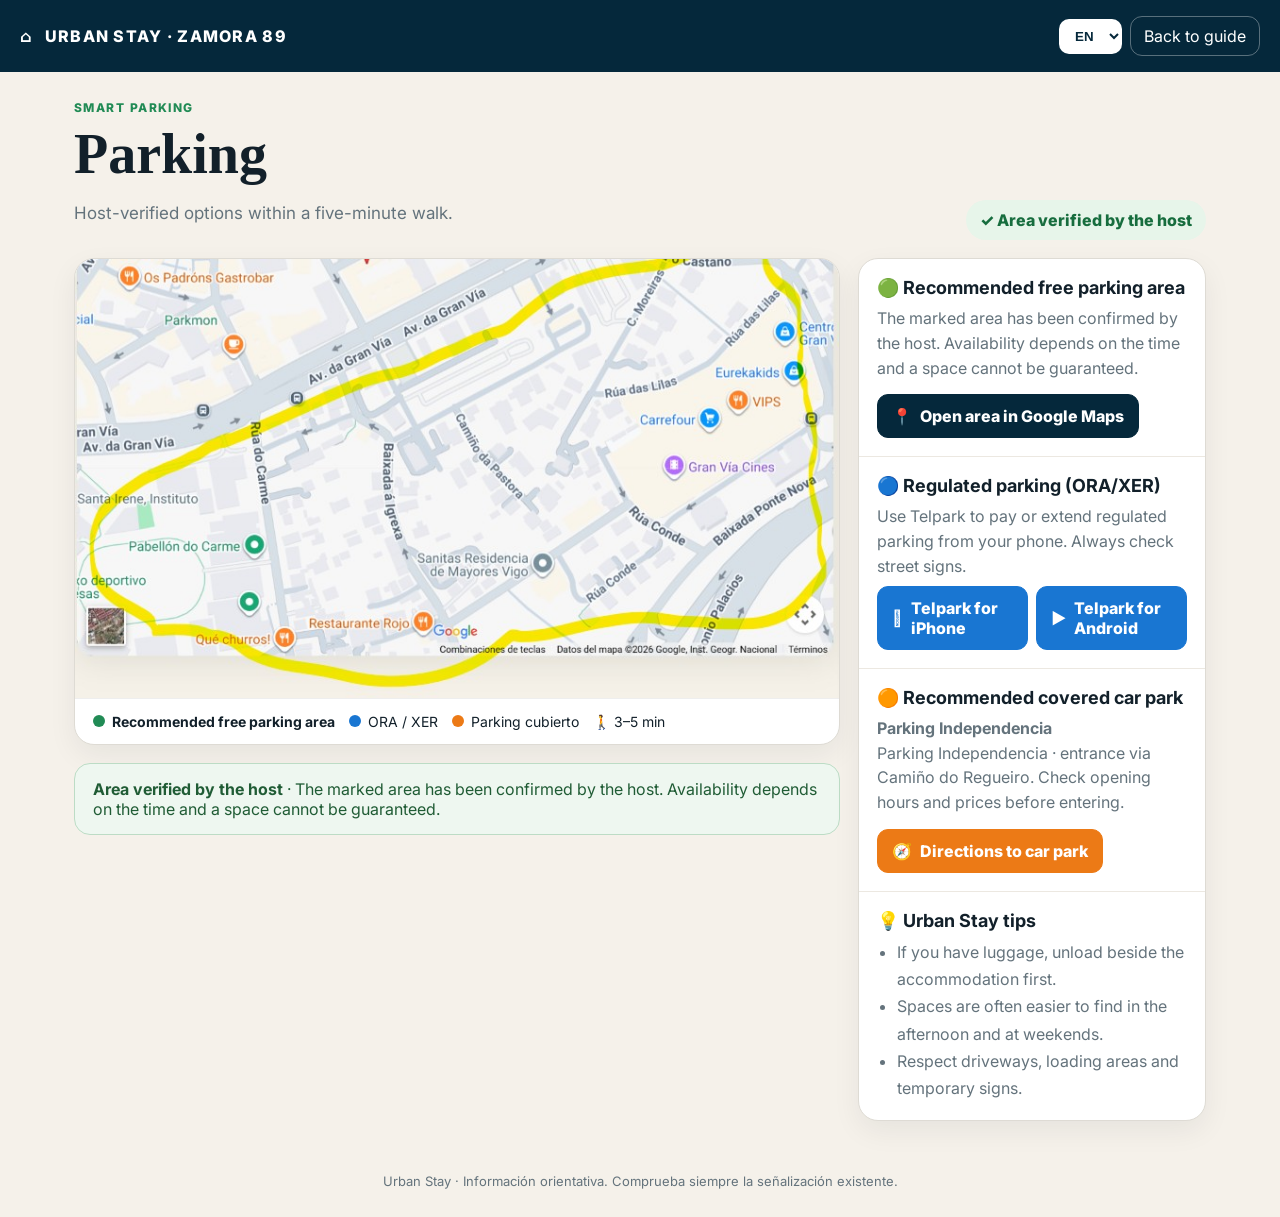
==== parking.html @ e818d765 "Versión Zamora Parking" ====
<!doctype html><html lang="es"><head><meta charset="utf-8"><meta name="viewport" content="width=device-width,initial-scale=1,viewport-fit=cover"><meta name="theme-color" content="#05283b"><title>Zamora 89 · Aparcamiento</title><link rel="preconnect" href="https://fonts.googleapis.com"><link rel="preconnect" href="https://fonts.gstatic.com" crossorigin><link href="https://fonts.googleapis.com/css2?family=Inter:wght@400;600;700;800&display=swap" rel="stylesheet"><link rel="stylesheet" href="parking.css"></head><body><header class="top"><a class="brand" href="index.html">⌂ <span>URBAN STAY · ZAMORA 89</span></a><div style="display:flex;gap:8px;align-items:center"><select id="lang" class="lang" aria-label="Idioma"><option value="es">ES</option><option value="en">EN</option><option value="fr">FR</option><option value="pt">PT</option><option value="de">DE</option><option value="it">IT</option><option value="nl">NL</option></select><a class="back" href="index.html" data-t="back">Volver a la guía</a></div></header><main class="page"><div class="hero"><div><span class="eyebrow">SMART PARKING</span><h1 data-t="title">Aparcamiento</h1><p data-t="subtitle">Opciones verificadas por el anfitrión a menos de cinco minutos andando.</p></div><span class="badge">✓ <span data-t="verified">Zona verificada por el anfitrión</span></span></div><div class="grid"><div><article class="card"><img class="mapimg" src="assets/parking-zone-zamora.jpg" alt="Zona de aparcamiento recomendada alrededor de Calle Zamora 89, Vigo"><div class="legend"><span><i class="dot green"></i><b data-t="free">Zona gratuita recomendada</b></span><span><i class="dot blue"></i>ORA / XER</span><span><i class="dot orange"></i>Parking cubierto</span><span>🚶 3–5 min</span></div></article><div class="notice"><b data-t="verified">Zona verificada por el anfitrión</b> · <span data-t="freep">El área marcada ha sido confirmada por el anfitrión.</span></div></div><aside class="card"><section class="section"><h2>🟢 <span data-t="free">Zona gratuita recomendada</span></h2><p data-t="freep">El área marcada ha sido confirmada por el anfitrión.</p><div class="actions"><a class="btn primary" target="_blank" rel="noopener" href="https://www.google.com/maps/search/?api=1&query=aparcamiento+gratuito+cerca+de+Calle+Zamora+89+Vigo" data-track="parking_free_maps">📍 <span data-t="maps">Abrir zona en Google Maps</span></a></div></section><section class="section"><h2>🔵 <span data-t="ora">Zona ORA (XER)</span></h2><p data-t="orap">Para las plazas reguladas puedes pagar y ampliar el ticket desde el móvil con Telpark.</p><div class="apps"><a class="btn blue" target="_blank" rel="noopener" href="https://apps.apple.com/es/app/telpark/id658204860" data-track="telpark_ios"> <span data-t="ios">Telpark para iPhone</span></a><a class="btn blue" target="_blank" rel="noopener" href="https://play.google.com/store/apps/details?id=com.delaware.empark" data-track="telpark_android">▶ <span data-t="android">Telpark para Android</span></a></div></section><section class="section"><h2>🟠 <span data-t="covered">Parking cubierto recomendado</span></h2><p><b>Parking Independencia</b><br><span data-t="coveredp">Parking Independencia · acceso por Camiño do Regueiro.</span></p><div class="actions"><a class="btn orange" target="_blank" rel="noopener" href="https://www.google.com/maps/dir/?api=1&destination=Parking+Independencia+Camiño+do+Regueiro+Vigo" data-track="parking_independencia_route">🧭 <span data-t="route">Cómo llegar al parking</span></a></div></section><section class="section"><h2>💡 <span data-t="tips">Consejos Urban Stay</span></h2><ul class="tips"><li data-t="t1">Si llegas con equipaje, descarga primero junto al alojamiento.</li><li data-t="t2">Por la tarde y los fines de semana suele ser más fácil encontrar sitio.</li><li data-t="t3">Respeta vados, carga y descarga y señalización temporal.</li></ul></section></aside></div></main><footer class="footer">Urban Stay · Información orientativa. Comprueba siempre la señalización existente.</footer><script src="parking.js"></script><script src="analytics-config.js"></script><script src="analytics.js"></script></body></html>
---- parking.css ----
:root{--navy:#05283b;--navy2:#0a3b55;--gold:#d7a13a;--cream:#f5f1ea;--green:#218b55;--blue:#1976d2;--orange:#ec7a16;--text:#12202a;--muted:#64737c;--white:#fff}*{box-sizing:border-box}body{margin:0;font-family:Inter,system-ui,-apple-system,Segoe UI,sans-serif;background:var(--cream);color:var(--text)}a{text-decoration:none;color:inherit}.top{background:var(--navy);color:#fff;padding:16px 20px;display:flex;align-items:center;justify-content:space-between;gap:12px;position:sticky;top:0;z-index:10}.brand{display:flex;align-items:center;gap:12px;font-weight:800;letter-spacing:.08em}.back{border:1px solid #ffffff55;border-radius:12px;padding:9px 13px}.lang{background:#fff;color:var(--navy);border:0;border-radius:10px;padding:9px 12px;font-weight:700}.page{max-width:1180px;margin:auto;padding:24px}.hero{display:flex;justify-content:space-between;gap:20px;align-items:flex-end;margin-bottom:18px}.eyebrow{color:var(--green);font-weight:800;letter-spacing:.12em;font-size:12px}.hero h1{font-family:Georgia,serif;font-size:clamp(34px,5vw,56px);margin:6px 0}.hero p{color:var(--muted);font-size:17px;max-width:650px}.badge{background:#e7f5ea;color:#176d3e;padding:10px 14px;border-radius:999px;font-weight:800;white-space:nowrap}.grid{display:grid;grid-template-columns:minmax(0,1.65fr) minmax(290px,.75fr);gap:18px}.card{background:#fff;border:1px solid #dedbd4;border-radius:20px;box-shadow:0 10px 28px #12202a10;overflow:hidden}.mapimg{display:block;width:100%;height:auto}.legend{display:flex;flex-wrap:wrap;gap:14px;padding:14px 18px;border-top:1px solid #eee}.legend span{display:flex;align-items:center;gap:7px;font-size:14px}.dot{width:12px;height:12px;border-radius:50%;display:inline-block}.green{background:var(--green)}.blue{background:var(--blue)}.orange{background:var(--orange)}.section{padding:18px}.section+ .section{border-top:1px solid #ece8e1}.section h2{font-size:18px;margin:0 0 8px}.section p{color:var(--muted);line-height:1.55;margin:7px 0}.actions{display:flex;flex-wrap:wrap;gap:10px;margin-top:14px}.btn{display:inline-flex;align-items:center;justify-content:center;gap:8px;padding:11px 14px;border-radius:11px;font-weight:800;border:1px solid #d7d3cb;background:#fff}.btn.primary{background:var(--navy);color:#fff;border-color:var(--navy)}.btn.blue{background:var(--blue);color:#fff;border-color:var(--blue)}.btn.orange{background:var(--orange);color:#fff;border-color:var(--orange)}.tips{margin:0;padding-left:20px;color:var(--muted);line-height:1.7}.apps{display:grid;grid-template-columns:1fr 1fr;gap:8px}.notice{margin-top:18px;background:#eef7f0;border:1px solid #bcdcc5;border-radius:16px;padding:15px 18px;color:#205c35}.footer{text-align:center;color:var(--muted);font-size:13px;padding:28px 16px}.mobile-tabs{display:none}@media(max-width:780px){.top{padding:12px}.brand{font-size:13px}.page{padding:14px}.hero{align-items:flex-start;flex-direction:column}.grid{grid-template-columns:1fr}.mapimg{min-height:270px;object-fit:cover}.apps{grid-template-columns:1fr}.btn{width:100%}.badge{font-size:13px}.mobile-tabs{display:flex;gap:8px;overflow:auto;margin-bottom:12px}.mobile-tabs a{background:#fff;border-radius:999px;padding:9px 12px;white-space:nowrap;border:1px solid #ddd}}
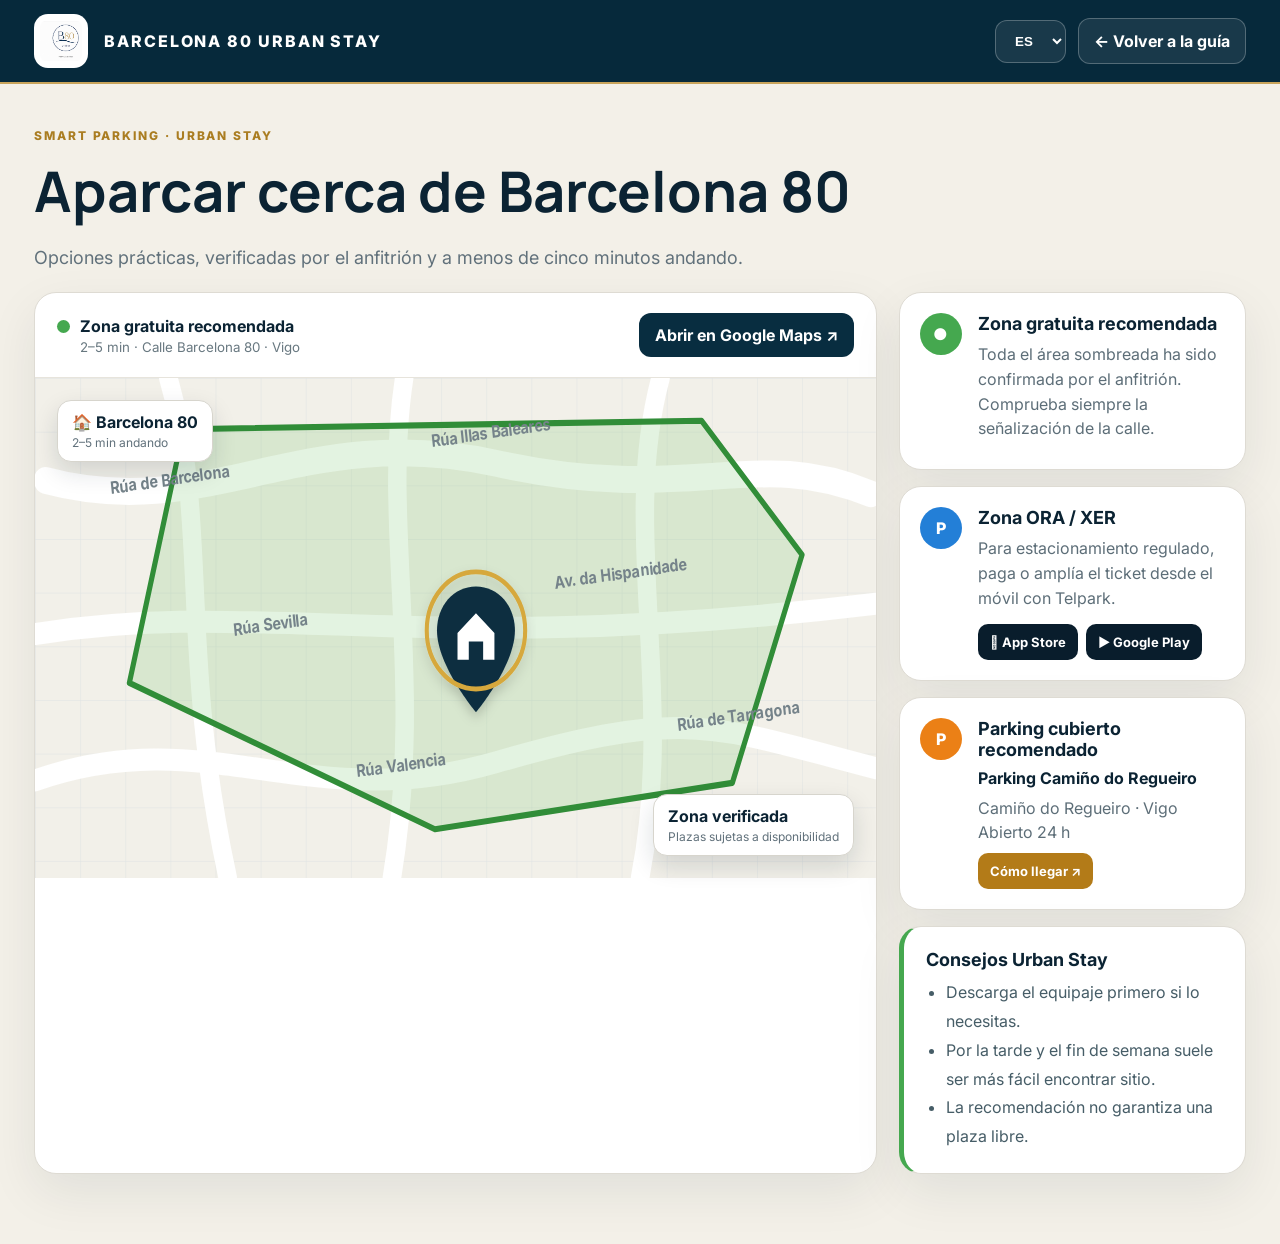
==== commit 6fef256b: "versión parking 2.1" ====
--- a/parking.html
+++ b/parking.html
@@ -1 +1,34 @@
-<!doctype html><html lang="es"><head><meta charset="utf-8"><meta name="viewport" content="width=device-width,initial-scale=1,viewport-fit=cover"><meta name="theme-color" content="#05283b"><title>Zamora 89 · Aparcamiento</title><link rel="preconnect" href="https://fonts.googleapis.com"><link rel="preconnect" href="https://fonts.gstatic.com" crossorigin><link href="https://fonts.googleapis.com/css2?family=Inter:wght@400;600;700;800&display=swap" rel="stylesheet"><link rel="stylesheet" href="parking.css"></head><body><header class="top"><a class="brand" href="index.html">⌂ <span>URBAN STAY · ZAMORA 89</span></a><div style="display:flex;gap:8px;align-items:center"><select id="lang" class="lang" aria-label="Idioma"><option value="es">ES</option><option value="en">EN</option><option value="fr">FR</option><option value="pt">PT</option><option value="de">DE</option><option value="it">IT</option><option value="nl">NL</option></select><a class="back" href="index.html" data-t="back">Volver a la guía</a></div></header><main class="page"><div class="hero"><div><span class="eyebrow">SMART PARKING</span><h1 data-t="title">Aparcamiento</h1><p data-t="subtitle">Opciones verificadas por el anfitrión a menos de cinco minutos andando.</p></div><span class="badge">✓ <span data-t="verified">Zona verificada por el anfitrión</span></span></div><div class="grid"><div><article class="card"><img class="mapimg" src="assets/parking-zone-zamora.jpg" alt="Zona de aparcamiento recomendada alrededor de Calle Zamora 89, Vigo"><div class="legend"><span><i class="dot green"></i><b data-t="free">Zona gratuita recomendada</b></span><span><i class="dot blue"></i>ORA / XER</span><span><i class="dot orange"></i>Parking cubierto</span><span>🚶 3–5 min</span></div></article><div class="notice"><b data-t="verified">Zona verificada por el anfitrión</b> · <span data-t="freep">El área marcada ha sido confirmada por el anfitrión.</span></div></div><aside class="card"><section class="section"><h2>🟢 <span data-t="free">Zona gratuita recomendada</span></h2><p data-t="freep">El área marcada ha sido confirmada por el anfitrión.</p><div class="actions"><a class="btn primary" target="_blank" rel="noopener" href="https://www.google.com/maps/search/?api=1&query=aparcamiento+gratuito+cerca+de+Calle+Zamora+89+Vigo" data-track="parking_free_maps">📍 <span data-t="maps">Abrir zona en Google Maps</span></a></div></section><section class="section"><h2>🔵 <span data-t="ora">Zona ORA (XER)</span></h2><p data-t="orap">Para las plazas reguladas puedes pagar y ampliar el ticket desde el móvil con Telpark.</p><div class="apps"><a class="btn blue" target="_blank" rel="noopener" href="https://apps.apple.com/es/app/telpark/id658204860" data-track="telpark_ios"> <span data-t="ios">Telpark para iPhone</span></a><a class="btn blue" target="_blank" rel="noopener" href="https://play.google.com/store/apps/details?id=com.delaware.empark" data-track="telpark_android">▶ <span data-t="android">Telpark para Android</span></a></div></section><section class="section"><h2>🟠 <span data-t="covered">Parking cubierto recomendado</span></h2><p><b>Parking Independencia</b><br><span data-t="coveredp">Parking Independencia · acceso por Camiño do Regueiro.</span></p><div class="actions"><a class="btn orange" target="_blank" rel="noopener" href="https://www.google.com/maps/dir/?api=1&destination=Parking+Independencia+Camiño+do+Regueiro+Vigo" data-track="parking_independencia_route">🧭 <span data-t="route">Cómo llegar al parking</span></a></div></section><section class="section"><h2>💡 <span data-t="tips">Consejos Urban Stay</span></h2><ul class="tips"><li data-t="t1">Si llegas con equipaje, descarga primero junto al alojamiento.</li><li data-t="t2">Por la tarde y los fines de semana suele ser más fácil encontrar sitio.</li><li data-t="t3">Respeta vados, carga y descarga y señalización temporal.</li></ul></section></aside></div></main><footer class="footer">Urban Stay · Información orientativa. Comprueba siempre la señalización existente.</footer><script src="parking.js"></script><script src="analytics-config.js"></script><script src="analytics.js"></script></body></html>+<!doctype html>
+<html lang="es"><head><meta charset="utf-8"><meta name="viewport" content="width=device-width,initial-scale=1,viewport-fit=cover">
+<meta name="theme-color" content="#08293b"><title>Aparcamiento · Barcelona 80</title>
+<link rel="preconnect" href="https://fonts.googleapis.com"><link rel="preconnect" href="https://fonts.gstatic.com" crossorigin>
+<link href="https://fonts.googleapis.com/css2?family=Inter:wght@400;500;600;700;800&family=Manrope:wght@600;700;800&display=swap" rel="stylesheet">
+<link rel="stylesheet" href="parking.css?v=2.0"></head><body style="--accent:#c8a45b">
+<header class="park-top"><a class="brand" href="index.html"><img src="assets/logo-b80-mark.png" alt=""><span>BARCELONA 80 URBAN STAY</span></a><div class="top-right"><select id="lang" aria-label="Idioma"><option value="es">ES</option><option value="en">EN</option><option value="fr">FR</option><option value="de">DE</option><option value="it">IT</option><option value="pt">PT</option><option value="nl">NL</option></select><a class="ghost" href="index.html">← <span data-t="back">Volver a la guía</span></a></div></header>
+<main class="parking-shell">
+<section class="intro"><span class="eyebrow">SMART PARKING · URBAN STAY</span><h1 data-t="title">Aparcar cerca de Barcelona 80</h1><p data-t="lead">Opciones prácticas, verificadas por el anfitrión y a menos de cinco minutos andando.</p></section>
+<section class="parking-grid">
+<article class="map-card">
+<div class="map-head"><div><span class="dot green"></span><strong data-t="free">Zona gratuita recomendada</strong><small>2–5 min · Calle Barcelona 80 · Vigo</small></div><a href="https://www.google.com/maps/search/?api=1&query=aparcamiento+gratuito+cerca+de+Calle+Barcelona+80+Vigo" target="_blank" rel="noopener" data-t="openMap">Abrir en Google Maps ↗</a></div>
+<div class="urban-map" role="img" aria-label="Plano esquemático de la zona gratuita de Barcelona 80">
+<svg viewBox="0 0 820 410" preserveAspectRatio="none" aria-hidden="true">
+<defs><pattern id="grid" width="44" height="44" patternUnits="userSpaceOnUse"><path d="M44 0H0V44" fill="none" stroke="#d8dee1" stroke-width="1"/></pattern><filter id="shadow"><feDropShadow dx="0" dy="5" stdDeviation="5" flood-opacity=".18"/></filter></defs>
+<rect width="820" height="410" fill="#f2f0e9"/><rect width="820" height="410" fill="url(#grid)" opacity=".75"/>
+<g class="roads"><path d="M10 84 C170 120 260 35 450 70 S700 55 815 95"/><path d="M0 330 C170 280 265 360 450 315 S660 285 820 320"/><path d="M130 0 C170 115 140 225 188 410"/><path d="M360 0 C338 120 380 248 348 410"/><path d="M610 0 C570 125 625 260 590 410"/><path d="M0 210 C220 180 380 230 820 185"/></g>
+<polygon points="145,42 650,35 748,145 680,332 390,370 92,250" fill="#58b84f" fill-opacity=".17" stroke="#318d38" stroke-width="5" stroke-linejoin="round"/>
+<g class="labels"><text x="90" y="55">Rúa de Barcelona</text><text x="195" y="185">Rúa Sevilla</text><text x="300" y="315">Rúa Valencia</text><text x="405" y="55">Rúa Illas Baleares</text><text x="510" y="185">Av. da Hispanidade</text><text x="615" y="315">Rúa de Tarragona</text></g>
+<g transform="translate(430 205)" filter="url(#shadow)"><path d="M0-34C-22-34-38-18-38 2c0 29 38 67 38 67S38 31 38 2C38-18 22-34 0-34Z" fill="#0b2d40"/><path d="M-18 4 0-12 18 4v22H7V11H-7v15h-11Z" fill="#fff"/><circle cx="0" cy="2" r="48" fill="none" stroke="#d6a83c" stroke-width="4"/></g>
+</svg>
+<div class="map-badge"><b>🏠 Barcelona 80</b><span>2–5 min andando</span></div><div class="zone-badge"><b data-t="verified">Zona verificada</b><span data-t="availability">Plazas sujetas a disponibilidad</span></div>
+</div></article>
+<aside class="parking-side">
+<article class="option-card free"><div class="icon">●</div><div><h2 data-t="free">Zona gratuita recomendada</h2><p data-t="freeText">Toda el área sombreada ha sido confirmada por el anfitrión. Comprueba siempre la señalización de la calle.</p></div></article>
+<article class="option-card ora"><div class="icon">P</div><div><h2>Zona ORA / XER</h2><p data-t="oraText">Para estacionamiento regulado, paga o amplía el ticket desde el móvil con Telpark.</p><div class="app-links"><a href="https://apps.apple.com/es/app/telpark/id658204860" target="_blank" rel="noopener"> App Store</a><a href="https://play.google.com/store/apps/details?id=com.delaware.empark&hl=es" target="_blank" rel="noopener">▶ Google Play</a></div></div></article>
+<article class="option-card paid"><div class="icon">P</div><div><h2 data-t="covered">Parking cubierto recomendado</h2><strong>Parking Camiño do Regueiro</strong><p>Camiño do Regueiro · Vigo<br><span data-t="open24">Abierto 24 h</span></p><a class="primary" href="https://www.google.com/maps/search/?api=1&query=Parking+Cami%C3%B1o+do+Regueiro+Vigo" target="_blank" rel="noopener" data-t="route">Cómo llegar ↗</a></div></article>
+<article class="tips"><h2 data-t="tips">Consejos Urban Stay</h2><ul><li data-t="tip1">Descarga el equipaje primero si lo necesitas.</li><li data-t="tip2">Por la tarde y el fin de semana suele ser más fácil encontrar sitio.</li><li data-t="tip3">La recomendación no garantiza una plaza libre.</li></ul></article>
+</aside></section>
+</main>
+<script>
+const T={es:{back:'Volver a la guía',title:'Aparcar cerca de Barcelona 80',lead:'Opciones prácticas, verificadas por el anfitrión y a menos de cinco minutos andando.',free:'Zona gratuita recomendada',openMap:'Abrir en Google Maps ↗',verified:'Zona verificada',availability:'Plazas sujetas a disponibilidad',freeText:'Toda el área sombreada ha sido confirmada por el anfitrión. Comprueba siempre la señalización de la calle.',oraText:'Para estacionamiento regulado, paga o amplía el ticket desde el móvil con Telpark.',covered:'Parking cubierto recomendado',open24:'Abierto 24 h',route:'Cómo llegar ↗',tips:'Consejos Urban Stay',tip1:'Descarga el equipaje primero si lo necesitas.',tip2:'Por la tarde y el fin de semana suele ser más fácil encontrar sitio.',tip3:'La recomendación no garantiza una plaza libre.'},en:{back:'Back to the guide',title:'Parking near Barcelona 80',lead:'Practical options verified by the host and within a five-minute walk.',free:'Recommended free parking',openMap:'Open in Google Maps ↗',verified:'Verified area',availability:'Spaces subject to availability',freeText:'The shaded area has been confirmed by the host. Always check the street signs.',oraText:'For regulated parking, pay or extend your ticket from your phone with Telpark.',covered:'Recommended covered parking',open24:'Open 24 hours',route:'Get directions ↗',tips:'Urban Stay tips',tip1:'Unload your luggage first if needed.',tip2:'Afternoons and weekends are often easier.',tip3:'A free space cannot be guaranteed.'}};
+const lang=document.getElementById('lang'); lang.addEventListener('change',()=>{const d=T[lang.value]||T.es;document.querySelectorAll('[data-t]').forEach(e=>{if(d[e.dataset.t])e.textContent=d[e.dataset.t]})});
+</script></body></html>
--- a/parking.css
+++ b/parking.css
@@ -1,2 +1 @@
-
-:root{--navy:#05283b;--navy2:#0a3b55;--gold:#d7a13a;--cream:#f5f1ea;--green:#218b55;--blue:#1976d2;--orange:#ec7a16;--text:#12202a;--muted:#64737c;--white:#fff}*{box-sizing:border-box}body{margin:0;font-family:Inter,system-ui,-apple-system,Segoe UI,sans-serif;background:var(--cream);color:var(--text)}a{text-decoration:none;color:inherit}.top{background:var(--navy);color:#fff;padding:16px 20px;display:flex;align-items:center;justify-content:space-between;gap:12px;position:sticky;top:0;z-index:10}.brand{display:flex;align-items:center;gap:12px;font-weight:800;letter-spacing:.08em}.back{border:1px solid #ffffff55;border-radius:12px;padding:9px 13px}.lang{background:#fff;color:var(--navy);border:0;border-radius:10px;padding:9px 12px;font-weight:700}.page{max-width:1180px;margin:auto;padding:24px}.hero{display:flex;justify-content:space-between;gap:20px;align-items:flex-end;margin-bottom:18px}.eyebrow{color:var(--green);font-weight:800;letter-spacing:.12em;font-size:12px}.hero h1{font-family:Georgia,serif;font-size:clamp(34px,5vw,56px);margin:6px 0}.hero p{color:var(--muted);font-size:17px;max-width:650px}.badge{background:#e7f5ea;color:#176d3e;padding:10px 14px;border-radius:999px;font-weight:800;white-space:nowrap}.grid{display:grid;grid-template-columns:minmax(0,1.65fr) minmax(290px,.75fr);gap:18px}.card{background:#fff;border:1px solid #dedbd4;border-radius:20px;box-shadow:0 10px 28px #12202a10;overflow:hidden}.mapimg{display:block;width:100%;height:auto}.legend{display:flex;flex-wrap:wrap;gap:14px;padding:14px 18px;border-top:1px solid #eee}.legend span{display:flex;align-items:center;gap:7px;font-size:14px}.dot{width:12px;height:12px;border-radius:50%;display:inline-block}.green{background:var(--green)}.blue{background:var(--blue)}.orange{background:var(--orange)}.section{padding:18px}.section+ .section{border-top:1px solid #ece8e1}.section h2{font-size:18px;margin:0 0 8px}.section p{color:var(--muted);line-height:1.55;margin:7px 0}.actions{display:flex;flex-wrap:wrap;gap:10px;margin-top:14px}.btn{display:inline-flex;align-items:center;justify-content:center;gap:8px;padding:11px 14px;border-radius:11px;font-weight:800;border:1px solid #d7d3cb;background:#fff}.btn.primary{background:var(--navy);color:#fff;border-color:var(--navy)}.btn.blue{background:var(--blue);color:#fff;border-color:var(--blue)}.btn.orange{background:var(--orange);color:#fff;border-color:var(--orange)}.tips{margin:0;padding-left:20px;color:var(--muted);line-height:1.7}.apps{display:grid;grid-template-columns:1fr 1fr;gap:8px}.notice{margin-top:18px;background:#eef7f0;border:1px solid #bcdcc5;border-radius:16px;padding:15px 18px;color:#205c35}.footer{text-align:center;color:var(--muted);font-size:13px;padding:28px 16px}.mobile-tabs{display:none}@media(max-width:780px){.top{padding:12px}.brand{font-size:13px}.page{padding:14px}.hero{align-items:flex-start;flex-direction:column}.grid{grid-template-columns:1fr}.mapimg{min-height:270px;object-fit:cover}.apps{grid-template-columns:1fr}.btn{width:100%}.badge{font-size:13px}.mobile-tabs{display:flex;gap:8px;overflow:auto;margin-bottom:12px}.mobile-tabs a{background:#fff;border-radius:999px;padding:9px 12px;white-space:nowrap;border:1px solid #ddd}}
+*{box-sizing:border-box}html{scroll-behavior:smooth}body{margin:0;background:#f3f0e8;color:#0b2333;font-family:Inter,Arial,sans-serif}.park-top{height:84px;background:#06293b;color:#fff;display:flex;align-items:center;justify-content:space-between;padding:0 34px;border-bottom:2px solid var(--accent);position:sticky;top:0;z-index:10}.brand{display:flex;align-items:center;gap:16px;color:#fff;text-decoration:none;font-weight:800;letter-spacing:.12em}.brand img{width:54px;height:54px;object-fit:contain;background:#fff;border-radius:14px;padding:6px}.top-right{display:flex;gap:12px;align-items:center}.top-right select,.ghost{border:1px solid rgba(255,255,255,.25);background:rgba(255,255,255,.08);color:#fff;border-radius:12px;padding:12px 15px;text-decoration:none;font-weight:700}.top-right option{color:#111}.parking-shell{max-width:1460px;margin:auto;padding:40px 34px 70px}.intro{margin-bottom:24px}.eyebrow{color:#aa7d21;font-weight:800;letter-spacing:.16em;font-size:12px}.intro h1{font-family:Manrope,sans-serif;font-size:clamp(32px,5vw,56px);margin:8px 0}.intro p{font-size:18px;color:#61717b}.parking-grid{display:grid;grid-template-columns:minmax(0,1.7fr) minmax(330px,.7fr);gap:22px}.map-card,.option-card,.tips{background:#fff;border:1px solid #dedbd3;border-radius:22px;box-shadow:0 18px 50px rgba(18,39,51,.08);overflow:hidden}.map-head{padding:20px 22px;display:flex;align-items:center;justify-content:space-between;gap:20px}.map-head>div{display:grid;grid-template-columns:auto 1fr;column-gap:10px}.map-head small{grid-column:2;color:#687880;margin-top:3px}.map-head a{background:#082d40;color:white;text-decoration:none;padding:12px 16px;border-radius:12px;font-weight:700}.dot{width:13px;height:13px;border-radius:50%;margin-top:4px}.green{background:#45a84f}.urban-map{position:relative;min-height:500px;border-top:1px solid #e7e4dc}.urban-map svg{display:block;width:100%;height:500px}.roads path{fill:none;stroke:#fff;stroke-width:22;stroke-linecap:round}.roads path+path{stroke-width:18}.labels text{fill:#75838a;font-size:14px;font-weight:700;transform:rotate(-7deg);transform-origin:center}.map-badge,.zone-badge{position:absolute;background:#fff;border:1px solid #d7d5cd;border-radius:14px;padding:11px 14px;box-shadow:0 10px 25px rgba(12,38,52,.14);display:flex;flex-direction:column}.map-badge{left:22px;top:22px}.zone-badge{right:22px;bottom:22px}.map-badge span,.zone-badge span{font-size:12px;color:#61717b;margin-top:3px}.parking-side{display:flex;flex-direction:column;gap:16px}.option-card{padding:20px;display:grid;grid-template-columns:44px 1fr;gap:14px}.option-card h2,.tips h2{font-size:18px;margin:0 0 8px}.option-card p{margin:8px 0;color:#5d6e78;line-height:1.55}.icon{width:42px;height:42px;border-radius:50%;display:grid;place-items:center;color:#fff;font-weight:800}.free .icon{background:#45a84f}.ora .icon{background:#237fd7}.paid .icon{background:#eb8016}.app-links{display:flex;flex-wrap:wrap;gap:8px;margin-top:13px}.app-links a,.primary{display:inline-flex;background:#091d2c;color:#fff;text-decoration:none;padding:10px 12px;border-radius:10px;font-size:13px;font-weight:700}.primary{background:#b37b18}.tips{padding:22px;border-left:5px solid #45a84f}.tips ul{margin:0;padding-left:20px;color:#465d67;line-height:1.8}@media(max-width:900px){.park-top{padding:0 16px}.brand span{display:none}.parking-shell{padding:24px 14px 50px}.parking-grid{grid-template-columns:1fr}.map-head{align-items:flex-start;flex-direction:column}.urban-map,.urban-map svg{height:420px;min-height:420px}.top-right .ghost span{display:none}}@media(max-width:560px){.park-top{height:72px}.brand img{width:46px;height:46px}.top-right select,.ghost{padding:10px}.intro p{font-size:16px}.urban-map,.urban-map svg{height:340px;min-height:340px}.map-badge{left:12px;top:12px}.zone-badge{right:12px;bottom:12px;max-width:180px}.option-card{grid-template-columns:38px 1fr;padding:17px}.icon{width:36px;height:36px}.app-links{flex-direction:column}.app-links a{justify-content:center}}
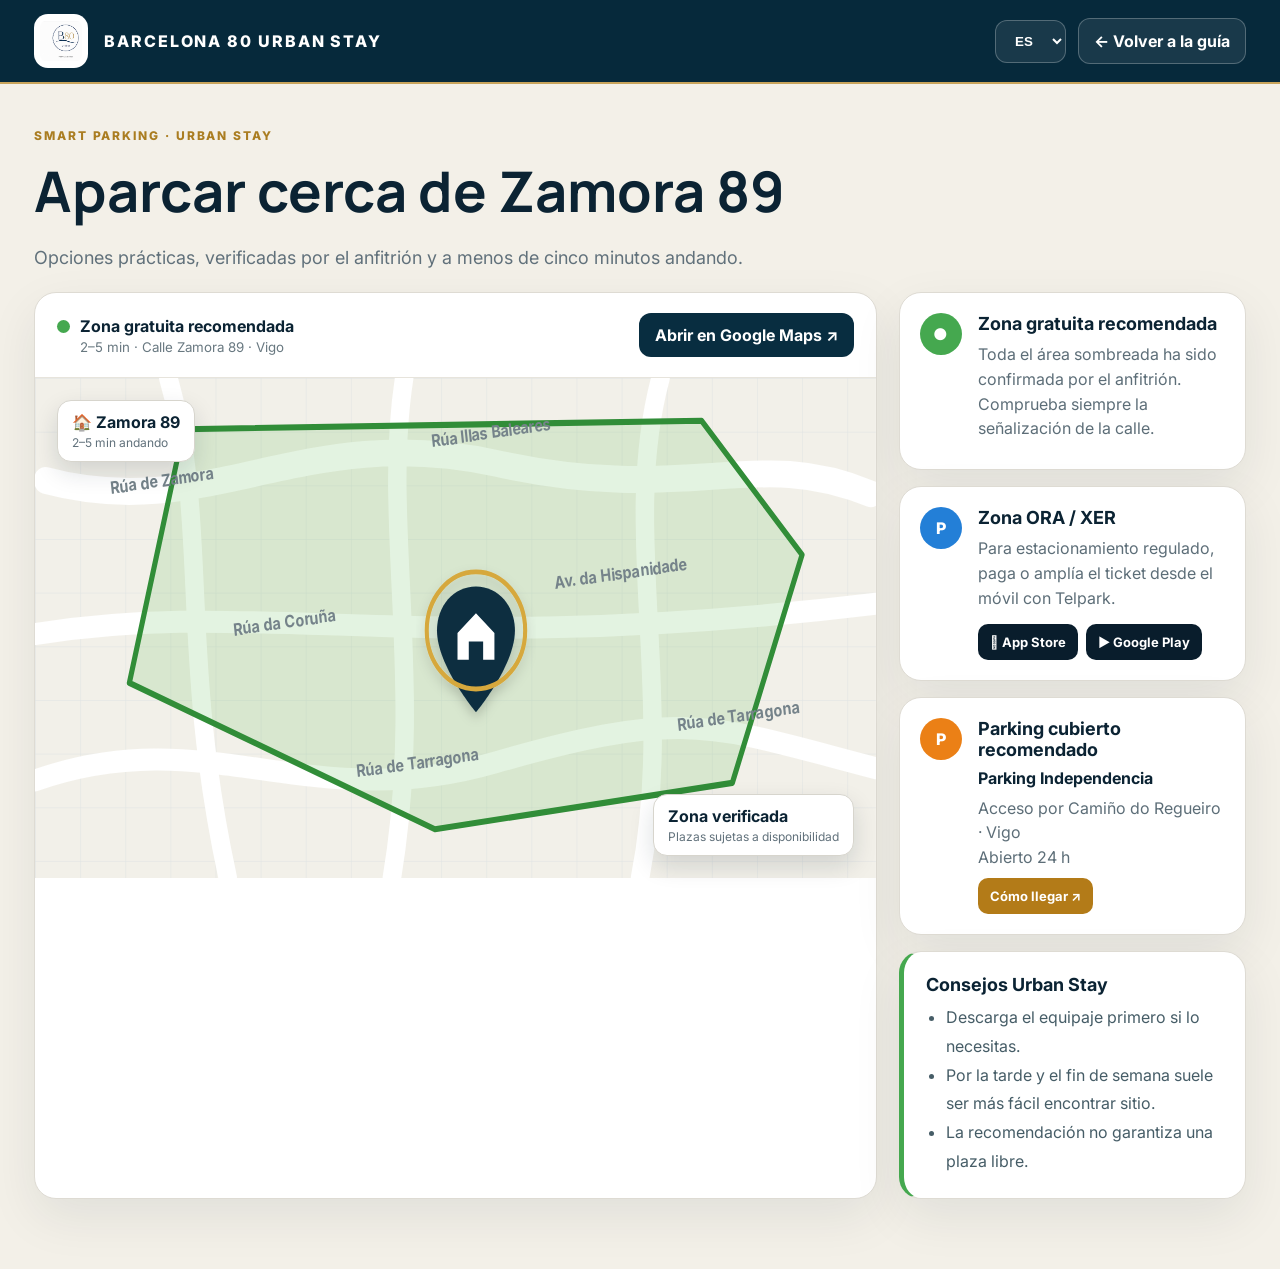
==== commit c3887404: "Actualización Zamora Parking 2.0" ====
--- a/parking.html
+++ b/parking.html
@@ -1,34 +1,34 @@
 <!doctype html>
 <html lang="es"><head><meta charset="utf-8"><meta name="viewport" content="width=device-width,initial-scale=1,viewport-fit=cover">
-<meta name="theme-color" content="#08293b"><title>Aparcamiento · Barcelona 80</title>
+<meta name="theme-color" content="#08293b"><title>Aparcamiento · Zamora 89</title>
 <link rel="preconnect" href="https://fonts.googleapis.com"><link rel="preconnect" href="https://fonts.gstatic.com" crossorigin>
 <link href="https://fonts.googleapis.com/css2?family=Inter:wght@400;500;600;700;800&family=Manrope:wght@600;700;800&display=swap" rel="stylesheet">
 <link rel="stylesheet" href="parking.css?v=2.0"></head><body style="--accent:#c8a45b">
 <header class="park-top"><a class="brand" href="index.html"><img src="assets/logo-b80-mark.png" alt=""><span>BARCELONA 80 URBAN STAY</span></a><div class="top-right"><select id="lang" aria-label="Idioma"><option value="es">ES</option><option value="en">EN</option><option value="fr">FR</option><option value="de">DE</option><option value="it">IT</option><option value="pt">PT</option><option value="nl">NL</option></select><a class="ghost" href="index.html">← <span data-t="back">Volver a la guía</span></a></div></header>
 <main class="parking-shell">
-<section class="intro"><span class="eyebrow">SMART PARKING · URBAN STAY</span><h1 data-t="title">Aparcar cerca de Barcelona 80</h1><p data-t="lead">Opciones prácticas, verificadas por el anfitrión y a menos de cinco minutos andando.</p></section>
+<section class="intro"><span class="eyebrow">SMART PARKING · URBAN STAY</span><h1 data-t="title">Aparcar cerca de Zamora 89</h1><p data-t="lead">Opciones prácticas, verificadas por el anfitrión y a menos de cinco minutos andando.</p></section>
 <section class="parking-grid">
 <article class="map-card">
-<div class="map-head"><div><span class="dot green"></span><strong data-t="free">Zona gratuita recomendada</strong><small>2–5 min · Calle Barcelona 80 · Vigo</small></div><a href="https://www.google.com/maps/search/?api=1&query=aparcamiento+gratuito+cerca+de+Calle+Barcelona+80+Vigo" target="_blank" rel="noopener" data-t="openMap">Abrir en Google Maps ↗</a></div>
-<div class="urban-map" role="img" aria-label="Plano esquemático de la zona gratuita de Barcelona 80">
+<div class="map-head"><div><span class="dot green"></span><strong data-t="free">Zona gratuita recomendada</strong><small>2–5 min · Calle Zamora 89 · Vigo</small></div><a href="https://www.google.com/maps/search/?api=1&query=aparcamiento+gratuito+cerca+de+Calle+Barcelona+80+Vigo" target="_blank" rel="noopener" data-t="openMap">Abrir en Google Maps ↗</a></div>
+<div class="urban-map" role="img" aria-label="Plano esquemático de la zona gratuita de Zamora 89">
 <svg viewBox="0 0 820 410" preserveAspectRatio="none" aria-hidden="true">
 <defs><pattern id="grid" width="44" height="44" patternUnits="userSpaceOnUse"><path d="M44 0H0V44" fill="none" stroke="#d8dee1" stroke-width="1"/></pattern><filter id="shadow"><feDropShadow dx="0" dy="5" stdDeviation="5" flood-opacity=".18"/></filter></defs>
 <rect width="820" height="410" fill="#f2f0e9"/><rect width="820" height="410" fill="url(#grid)" opacity=".75"/>
 <g class="roads"><path d="M10 84 C170 120 260 35 450 70 S700 55 815 95"/><path d="M0 330 C170 280 265 360 450 315 S660 285 820 320"/><path d="M130 0 C170 115 140 225 188 410"/><path d="M360 0 C338 120 380 248 348 410"/><path d="M610 0 C570 125 625 260 590 410"/><path d="M0 210 C220 180 380 230 820 185"/></g>
 <polygon points="145,42 650,35 748,145 680,332 390,370 92,250" fill="#58b84f" fill-opacity=".17" stroke="#318d38" stroke-width="5" stroke-linejoin="round"/>
-<g class="labels"><text x="90" y="55">Rúa de Barcelona</text><text x="195" y="185">Rúa Sevilla</text><text x="300" y="315">Rúa Valencia</text><text x="405" y="55">Rúa Illas Baleares</text><text x="510" y="185">Av. da Hispanidade</text><text x="615" y="315">Rúa de Tarragona</text></g>
+<g class="labels"><text x="90" y="55">Rúa de Zamora</text><text x="195" y="185">Rúa da Coruña</text><text x="300" y="315">Rúa de Tarragona</text><text x="405" y="55">Rúa Illas Baleares</text><text x="510" y="185">Av. da Hispanidade</text><text x="615" y="315">Rúa de Tarragona</text></g>
 <g transform="translate(430 205)" filter="url(#shadow)"><path d="M0-34C-22-34-38-18-38 2c0 29 38 67 38 67S38 31 38 2C38-18 22-34 0-34Z" fill="#0b2d40"/><path d="M-18 4 0-12 18 4v22H7V11H-7v15h-11Z" fill="#fff"/><circle cx="0" cy="2" r="48" fill="none" stroke="#d6a83c" stroke-width="4"/></g>
 </svg>
-<div class="map-badge"><b>🏠 Barcelona 80</b><span>2–5 min andando</span></div><div class="zone-badge"><b data-t="verified">Zona verificada</b><span data-t="availability">Plazas sujetas a disponibilidad</span></div>
+<div class="map-badge"><b>🏠 Zamora 89</b><span>2–5 min andando</span></div><div class="zone-badge"><b data-t="verified">Zona verificada</b><span data-t="availability">Plazas sujetas a disponibilidad</span></div>
 </div></article>
 <aside class="parking-side">
 <article class="option-card free"><div class="icon">●</div><div><h2 data-t="free">Zona gratuita recomendada</h2><p data-t="freeText">Toda el área sombreada ha sido confirmada por el anfitrión. Comprueba siempre la señalización de la calle.</p></div></article>
 <article class="option-card ora"><div class="icon">P</div><div><h2>Zona ORA / XER</h2><p data-t="oraText">Para estacionamiento regulado, paga o amplía el ticket desde el móvil con Telpark.</p><div class="app-links"><a href="https://apps.apple.com/es/app/telpark/id658204860" target="_blank" rel="noopener"> App Store</a><a href="https://play.google.com/store/apps/details?id=com.delaware.empark&hl=es" target="_blank" rel="noopener">▶ Google Play</a></div></div></article>
-<article class="option-card paid"><div class="icon">P</div><div><h2 data-t="covered">Parking cubierto recomendado</h2><strong>Parking Camiño do Regueiro</strong><p>Camiño do Regueiro · Vigo<br><span data-t="open24">Abierto 24 h</span></p><a class="primary" href="https://www.google.com/maps/search/?api=1&query=Parking+Cami%C3%B1o+do+Regueiro+Vigo" target="_blank" rel="noopener" data-t="route">Cómo llegar ↗</a></div></article>
+<article class="option-card paid"><div class="icon">P</div><div><h2 data-t="covered">Parking cubierto recomendado</h2><strong>Parking Independencia</strong><p>Acceso por Camiño do Regueiro · Vigo<br><span data-t="open24">Abierto 24 h</span></p><a class="primary" href="https://www.google.com/maps/search/?api=1&query=Parking+Independencia+Cami%C3%B1o+do+Regueiro+Vigo" target="_blank" rel="noopener" data-t="route">Cómo llegar ↗</a></div></article>
 <article class="tips"><h2 data-t="tips">Consejos Urban Stay</h2><ul><li data-t="tip1">Descarga el equipaje primero si lo necesitas.</li><li data-t="tip2">Por la tarde y el fin de semana suele ser más fácil encontrar sitio.</li><li data-t="tip3">La recomendación no garantiza una plaza libre.</li></ul></article>
 </aside></section>
 </main>
 <script>
-const T={es:{back:'Volver a la guía',title:'Aparcar cerca de Barcelona 80',lead:'Opciones prácticas, verificadas por el anfitrión y a menos de cinco minutos andando.',free:'Zona gratuita recomendada',openMap:'Abrir en Google Maps ↗',verified:'Zona verificada',availability:'Plazas sujetas a disponibilidad',freeText:'Toda el área sombreada ha sido confirmada por el anfitrión. Comprueba siempre la señalización de la calle.',oraText:'Para estacionamiento regulado, paga o amplía el ticket desde el móvil con Telpark.',covered:'Parking cubierto recomendado',open24:'Abierto 24 h',route:'Cómo llegar ↗',tips:'Consejos Urban Stay',tip1:'Descarga el equipaje primero si lo necesitas.',tip2:'Por la tarde y el fin de semana suele ser más fácil encontrar sitio.',tip3:'La recomendación no garantiza una plaza libre.'},en:{back:'Back to the guide',title:'Parking near Barcelona 80',lead:'Practical options verified by the host and within a five-minute walk.',free:'Recommended free parking',openMap:'Open in Google Maps ↗',verified:'Verified area',availability:'Spaces subject to availability',freeText:'The shaded area has been confirmed by the host. Always check the street signs.',oraText:'For regulated parking, pay or extend your ticket from your phone with Telpark.',covered:'Recommended covered parking',open24:'Open 24 hours',route:'Get directions ↗',tips:'Urban Stay tips',tip1:'Unload your luggage first if needed.',tip2:'Afternoons and weekends are often easier.',tip3:'A free space cannot be guaranteed.'}};
+const T={es:{back:'Volver a la guía',title:'Aparcar cerca de Zamora 89',lead:'Opciones prácticas, verificadas por el anfitrión y a menos de cinco minutos andando.',free:'Zona gratuita recomendada',openMap:'Abrir en Google Maps ↗',verified:'Zona verificada',availability:'Plazas sujetas a disponibilidad',freeText:'Toda el área sombreada ha sido confirmada por el anfitrión. Comprueba siempre la señalización de la calle.',oraText:'Para estacionamiento regulado, paga o amplía el ticket desde el móvil con Telpark.',covered:'Parking cubierto recomendado',open24:'Abierto 24 h',route:'Cómo llegar ↗',tips:'Consejos Urban Stay',tip1:'Descarga el equipaje primero si lo necesitas.',tip2:'Por la tarde y el fin de semana suele ser más fácil encontrar sitio.',tip3:'La recomendación no garantiza una plaza libre.'},en:{back:'Back to the guide',title:'Parking near Zamora 89',lead:'Practical options verified by the host and within a five-minute walk.',free:'Recommended free parking',openMap:'Open in Google Maps ↗',verified:'Verified area',availability:'Spaces subject to availability',freeText:'The shaded area has been confirmed by the host. Always check the street signs.',oraText:'For regulated parking, pay or extend your ticket from your phone with Telpark.',covered:'Recommended covered parking',open24:'Open 24 hours',route:'Get directions ↗',tips:'Urban Stay tips',tip1:'Unload your luggage first if needed.',tip2:'Afternoons and weekends are often easier.',tip3:'A free space cannot be guaranteed.'}};
 const lang=document.getElementById('lang'); lang.addEventListener('change',()=>{const d=T[lang.value]||T.es;document.querySelectorAll('[data-t]').forEach(e=>{if(d[e.dataset.t])e.textContent=d[e.dataset.t]})});
 </script></body></html>
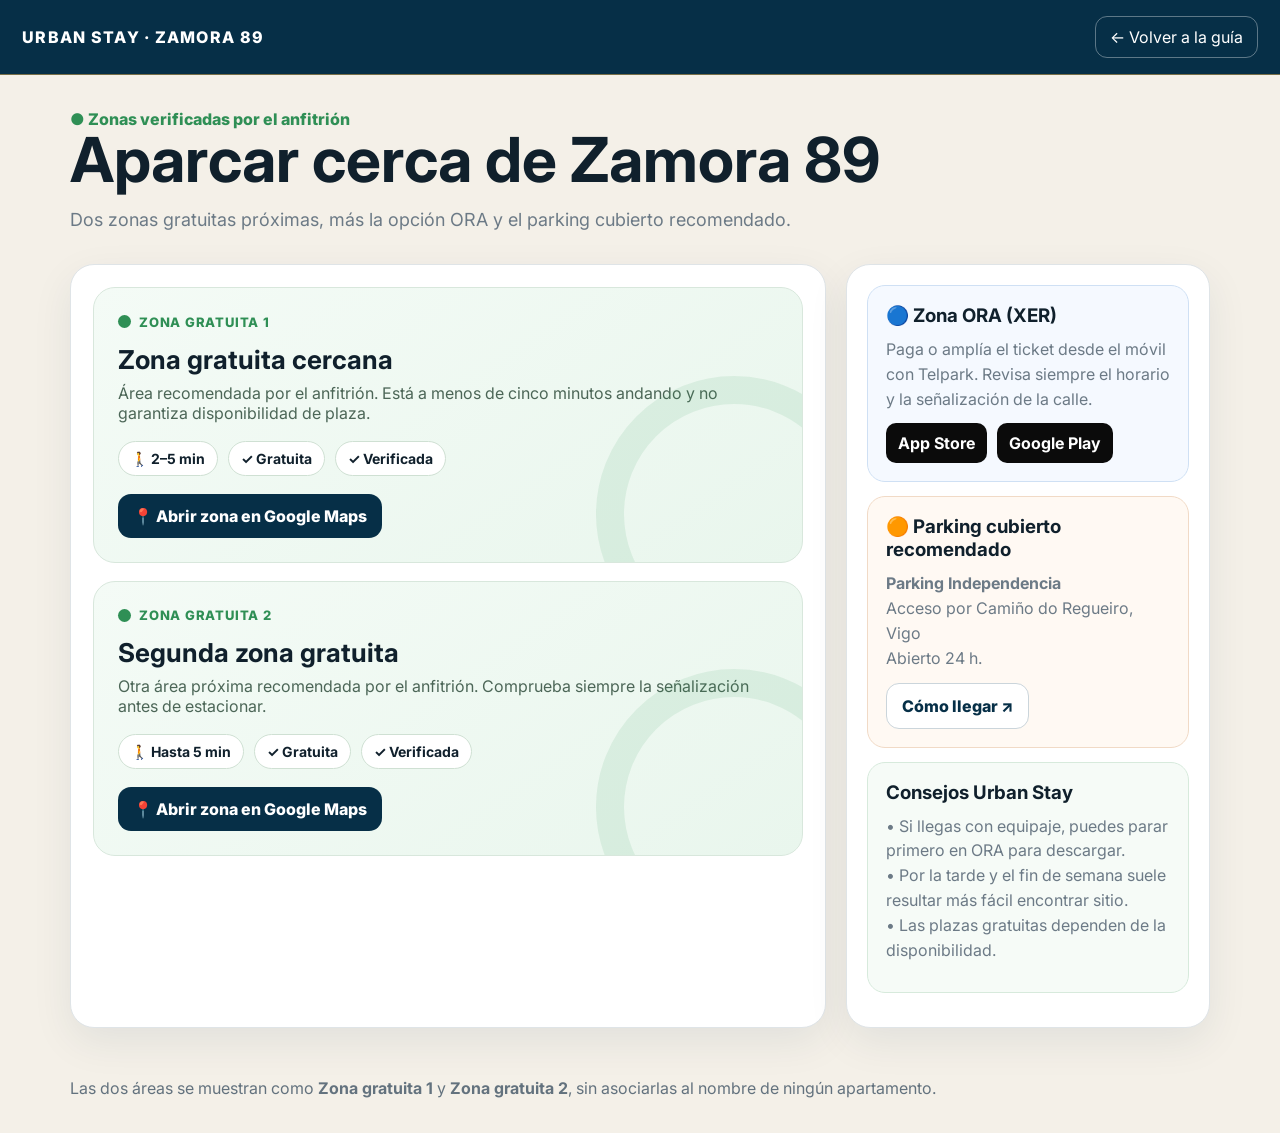
==== commit 0fae7ec9: "Actualización final Zamora Parking Versión 2.0" ====
--- a/parking.html
+++ b/parking.html
@@ -1,34 +1 @@
-<!doctype html>
-<html lang="es"><head><meta charset="utf-8"><meta name="viewport" content="width=device-width,initial-scale=1,viewport-fit=cover">
-<meta name="theme-color" content="#08293b"><title>Aparcamiento · Zamora 89</title>
-<link rel="preconnect" href="https://fonts.googleapis.com"><link rel="preconnect" href="https://fonts.gstatic.com" crossorigin>
-<link href="https://fonts.googleapis.com/css2?family=Inter:wght@400;500;600;700;800&family=Manrope:wght@600;700;800&display=swap" rel="stylesheet">
-<link rel="stylesheet" href="parking.css?v=2.0"></head><body style="--accent:#c8a45b">
-<header class="park-top"><a class="brand" href="index.html"><img src="assets/logo-b80-mark.png" alt=""><span>BARCELONA 80 URBAN STAY</span></a><div class="top-right"><select id="lang" aria-label="Idioma"><option value="es">ES</option><option value="en">EN</option><option value="fr">FR</option><option value="de">DE</option><option value="it">IT</option><option value="pt">PT</option><option value="nl">NL</option></select><a class="ghost" href="index.html">← <span data-t="back">Volver a la guía</span></a></div></header>
-<main class="parking-shell">
-<section class="intro"><span class="eyebrow">SMART PARKING · URBAN STAY</span><h1 data-t="title">Aparcar cerca de Zamora 89</h1><p data-t="lead">Opciones prácticas, verificadas por el anfitrión y a menos de cinco minutos andando.</p></section>
-<section class="parking-grid">
-<article class="map-card">
-<div class="map-head"><div><span class="dot green"></span><strong data-t="free">Zona gratuita recomendada</strong><small>2–5 min · Calle Zamora 89 · Vigo</small></div><a href="https://www.google.com/maps/search/?api=1&query=aparcamiento+gratuito+cerca+de+Calle+Barcelona+80+Vigo" target="_blank" rel="noopener" data-t="openMap">Abrir en Google Maps ↗</a></div>
-<div class="urban-map" role="img" aria-label="Plano esquemático de la zona gratuita de Zamora 89">
-<svg viewBox="0 0 820 410" preserveAspectRatio="none" aria-hidden="true">
-<defs><pattern id="grid" width="44" height="44" patternUnits="userSpaceOnUse"><path d="M44 0H0V44" fill="none" stroke="#d8dee1" stroke-width="1"/></pattern><filter id="shadow"><feDropShadow dx="0" dy="5" stdDeviation="5" flood-opacity=".18"/></filter></defs>
-<rect width="820" height="410" fill="#f2f0e9"/><rect width="820" height="410" fill="url(#grid)" opacity=".75"/>
-<g class="roads"><path d="M10 84 C170 120 260 35 450 70 S700 55 815 95"/><path d="M0 330 C170 280 265 360 450 315 S660 285 820 320"/><path d="M130 0 C170 115 140 225 188 410"/><path d="M360 0 C338 120 380 248 348 410"/><path d="M610 0 C570 125 625 260 590 410"/><path d="M0 210 C220 180 380 230 820 185"/></g>
-<polygon points="145,42 650,35 748,145 680,332 390,370 92,250" fill="#58b84f" fill-opacity=".17" stroke="#318d38" stroke-width="5" stroke-linejoin="round"/>
-<g class="labels"><text x="90" y="55">Rúa de Zamora</text><text x="195" y="185">Rúa da Coruña</text><text x="300" y="315">Rúa de Tarragona</text><text x="405" y="55">Rúa Illas Baleares</text><text x="510" y="185">Av. da Hispanidade</text><text x="615" y="315">Rúa de Tarragona</text></g>
-<g transform="translate(430 205)" filter="url(#shadow)"><path d="M0-34C-22-34-38-18-38 2c0 29 38 67 38 67S38 31 38 2C38-18 22-34 0-34Z" fill="#0b2d40"/><path d="M-18 4 0-12 18 4v22H7V11H-7v15h-11Z" fill="#fff"/><circle cx="0" cy="2" r="48" fill="none" stroke="#d6a83c" stroke-width="4"/></g>
-</svg>
-<div class="map-badge"><b>🏠 Zamora 89</b><span>2–5 min andando</span></div><div class="zone-badge"><b data-t="verified">Zona verificada</b><span data-t="availability">Plazas sujetas a disponibilidad</span></div>
-</div></article>
-<aside class="parking-side">
-<article class="option-card free"><div class="icon">●</div><div><h2 data-t="free">Zona gratuita recomendada</h2><p data-t="freeText">Toda el área sombreada ha sido confirmada por el anfitrión. Comprueba siempre la señalización de la calle.</p></div></article>
-<article class="option-card ora"><div class="icon">P</div><div><h2>Zona ORA / XER</h2><p data-t="oraText">Para estacionamiento regulado, paga o amplía el ticket desde el móvil con Telpark.</p><div class="app-links"><a href="https://apps.apple.com/es/app/telpark/id658204860" target="_blank" rel="noopener"> App Store</a><a href="https://play.google.com/store/apps/details?id=com.delaware.empark&hl=es" target="_blank" rel="noopener">▶ Google Play</a></div></div></article>
-<article class="option-card paid"><div class="icon">P</div><div><h2 data-t="covered">Parking cubierto recomendado</h2><strong>Parking Independencia</strong><p>Acceso por Camiño do Regueiro · Vigo<br><span data-t="open24">Abierto 24 h</span></p><a class="primary" href="https://www.google.com/maps/search/?api=1&query=Parking+Independencia+Cami%C3%B1o+do+Regueiro+Vigo" target="_blank" rel="noopener" data-t="route">Cómo llegar ↗</a></div></article>
-<article class="tips"><h2 data-t="tips">Consejos Urban Stay</h2><ul><li data-t="tip1">Descarga el equipaje primero si lo necesitas.</li><li data-t="tip2">Por la tarde y el fin de semana suele ser más fácil encontrar sitio.</li><li data-t="tip3">La recomendación no garantiza una plaza libre.</li></ul></article>
-</aside></section>
-</main>
-<script>
-const T={es:{back:'Volver a la guía',title:'Aparcar cerca de Zamora 89',lead:'Opciones prácticas, verificadas por el anfitrión y a menos de cinco minutos andando.',free:'Zona gratuita recomendada',openMap:'Abrir en Google Maps ↗',verified:'Zona verificada',availability:'Plazas sujetas a disponibilidad',freeText:'Toda el área sombreada ha sido confirmada por el anfitrión. Comprueba siempre la señalización de la calle.',oraText:'Para estacionamiento regulado, paga o amplía el ticket desde el móvil con Telpark.',covered:'Parking cubierto recomendado',open24:'Abierto 24 h',route:'Cómo llegar ↗',tips:'Consejos Urban Stay',tip1:'Descarga el equipaje primero si lo necesitas.',tip2:'Por la tarde y el fin de semana suele ser más fácil encontrar sitio.',tip3:'La recomendación no garantiza una plaza libre.'},en:{back:'Back to the guide',title:'Parking near Zamora 89',lead:'Practical options verified by the host and within a five-minute walk.',free:'Recommended free parking',openMap:'Open in Google Maps ↗',verified:'Verified area',availability:'Spaces subject to availability',freeText:'The shaded area has been confirmed by the host. Always check the street signs.',oraText:'For regulated parking, pay or extend your ticket from your phone with Telpark.',covered:'Recommended covered parking',open24:'Open 24 hours',route:'Get directions ↗',tips:'Urban Stay tips',tip1:'Unload your luggage first if needed.',tip2:'Afternoons and weekends are often easier.',tip3:'A free space cannot be guaranteed.'}};
-const lang=document.getElementById('lang'); lang.addEventListener('change',()=>{const d=T[lang.value]||T.es;document.querySelectorAll('[data-t]').forEach(e=>{if(d[e.dataset.t])e.textContent=d[e.dataset.t]})});
-</script></body></html>+<!doctype html><html lang="es"><head><meta charset="utf-8"><meta name="viewport" content="width=device-width,initial-scale=1,viewport-fit=cover"><meta name="theme-color" content="#062f47"><title>Aparcamiento · Zamora 89</title><link rel="preconnect" href="https://fonts.googleapis.com"><link rel="preconnect" href="https://fonts.gstatic.com" crossorigin><link href="https://fonts.googleapis.com/css2?family=Inter:wght@400;600;700;800&display=swap" rel="stylesheet"><link rel="stylesheet" href="parking.css"></head><body><header class="top"><div class="brand">URBAN STAY · ZAMORA 89</div><a class="back" href="index.html">← Volver a la guía</a></header><section class="hero"><span class="badge">● Zonas verificadas por el anfitrión</span><h1>Aparcar cerca de Zamora 89</h1><p>Dos zonas gratuitas próximas, más la opción ORA y el parking cubierto recomendado.</p></section><main class="grid"><section class="panel zones"><article class="zone"><div class="zone-tag"><span class="zone-dot"></span>Zona gratuita 1</div><h2>Zona gratuita cercana</h2><p>Área recomendada por el anfitrión. Está a menos de cinco minutos andando y no garantiza disponibilidad de plaza.</p><div class="meta"><span class="chip">🚶 2–5 min</span><span class="chip">✓ Gratuita</span><span class="chip">✓ Verificada</span></div><div class="actions"><a class="btn primary" target="_blank" rel="noopener" href="https://www.google.com/maps/search/?api=1&query=aparcamiento+gratuito+Gran+Via+As+Travesas+Vigo">📍 Abrir zona en Google Maps</a></div></article><article class="zone"><div class="zone-tag"><span class="zone-dot"></span>Zona gratuita 2</div><h2>Segunda zona gratuita</h2><p>Otra área próxima recomendada por el anfitrión. Comprueba siempre la señalización antes de estacionar.</p><div class="meta"><span class="chip">🚶 Hasta 5 min</span><span class="chip">✓ Gratuita</span><span class="chip">✓ Verificada</span></div><div class="actions"><a class="btn primary" target="_blank" rel="noopener" href="https://www.google.com/maps/search/?api=1&query=aparcamiento+gratuito+Calle+Barcelona+Vigo">📍 Abrir zona en Google Maps</a></div></article></section><aside class="panel side"><article class="card ora"><h3>🔵 Zona ORA (XER)</h3><p>Paga o amplía el ticket desde el móvil con Telpark. Revisa siempre el horario y la señalización de la calle.</p><div class="store-row"><a class="store" target="_blank" rel="noopener" href="https://apps.apple.com/es/app/telpark/id658204860">App Store</a><a class="store" target="_blank" rel="noopener" href="https://play.google.com/store/apps/details?id=com.delaware.empark">Google Play</a></div></article><article class="card paid"><h3>🟠 Parking cubierto recomendado</h3><p><strong>Parking Independencia</strong><br>Acceso por Camiño do Regueiro, Vigo<br>Abierto 24 h.</p><a class="btn secondary" target="_blank" rel="noopener" href="https://www.google.com/maps/search/?api=1&query=Parking+Independencia+Cami%C3%B1o+do+Regueiro+Vigo">Cómo llegar ↗</a></article><article class="card tips"><h3>Consejos Urban Stay</h3><p>• Si llegas con equipaje, puedes parar primero en ORA para descargar.<br>• Por la tarde y el fin de semana suele resultar más fácil encontrar sitio.<br>• Las plazas gratuitas dependen de la disponibilidad.</p></article></aside></main><p class="footer-note">Las dos áreas se muestran como <strong>Zona gratuita 1</strong> y <strong>Zona gratuita 2</strong>, sin asociarlas al nombre de ningún apartamento.</p></body></html>
--- a/parking.css
+++ b/parking.css
@@ -1 +1,4 @@
-*{box-sizing:border-box}html{scroll-behavior:smooth}body{margin:0;background:#f3f0e8;color:#0b2333;font-family:Inter,Arial,sans-serif}.park-top{height:84px;background:#06293b;color:#fff;display:flex;align-items:center;justify-content:space-between;padding:0 34px;border-bottom:2px solid var(--accent);position:sticky;top:0;z-index:10}.brand{display:flex;align-items:center;gap:16px;color:#fff;text-decoration:none;font-weight:800;letter-spacing:.12em}.brand img{width:54px;height:54px;object-fit:contain;background:#fff;border-radius:14px;padding:6px}.top-right{display:flex;gap:12px;align-items:center}.top-right select,.ghost{border:1px solid rgba(255,255,255,.25);background:rgba(255,255,255,.08);color:#fff;border-radius:12px;padding:12px 15px;text-decoration:none;font-weight:700}.top-right option{color:#111}.parking-shell{max-width:1460px;margin:auto;padding:40px 34px 70px}.intro{margin-bottom:24px}.eyebrow{color:#aa7d21;font-weight:800;letter-spacing:.16em;font-size:12px}.intro h1{font-family:Manrope,sans-serif;font-size:clamp(32px,5vw,56px);margin:8px 0}.intro p{font-size:18px;color:#61717b}.parking-grid{display:grid;grid-template-columns:minmax(0,1.7fr) minmax(330px,.7fr);gap:22px}.map-card,.option-card,.tips{background:#fff;border:1px solid #dedbd3;border-radius:22px;box-shadow:0 18px 50px rgba(18,39,51,.08);overflow:hidden}.map-head{padding:20px 22px;display:flex;align-items:center;justify-content:space-between;gap:20px}.map-head>div{display:grid;grid-template-columns:auto 1fr;column-gap:10px}.map-head small{grid-column:2;color:#687880;margin-top:3px}.map-head a{background:#082d40;color:white;text-decoration:none;padding:12px 16px;border-radius:12px;font-weight:700}.dot{width:13px;height:13px;border-radius:50%;margin-top:4px}.green{background:#45a84f}.urban-map{position:relative;min-height:500px;border-top:1px solid #e7e4dc}.urban-map svg{display:block;width:100%;height:500px}.roads path{fill:none;stroke:#fff;stroke-width:22;stroke-linecap:round}.roads path+path{stroke-width:18}.labels text{fill:#75838a;font-size:14px;font-weight:700;transform:rotate(-7deg);transform-origin:center}.map-badge,.zone-badge{position:absolute;background:#fff;border:1px solid #d7d5cd;border-radius:14px;padding:11px 14px;box-shadow:0 10px 25px rgba(12,38,52,.14);display:flex;flex-direction:column}.map-badge{left:22px;top:22px}.zone-badge{right:22px;bottom:22px}.map-badge span,.zone-badge span{font-size:12px;color:#61717b;margin-top:3px}.parking-side{display:flex;flex-direction:column;gap:16px}.option-card{padding:20px;display:grid;grid-template-columns:44px 1fr;gap:14px}.option-card h2,.tips h2{font-size:18px;margin:0 0 8px}.option-card p{margin:8px 0;color:#5d6e78;line-height:1.55}.icon{width:42px;height:42px;border-radius:50%;display:grid;place-items:center;color:#fff;font-weight:800}.free .icon{background:#45a84f}.ora .icon{background:#237fd7}.paid .icon{background:#eb8016}.app-links{display:flex;flex-wrap:wrap;gap:8px;margin-top:13px}.app-links a,.primary{display:inline-flex;background:#091d2c;color:#fff;text-decoration:none;padding:10px 12px;border-radius:10px;font-size:13px;font-weight:700}.primary{background:#b37b18}.tips{padding:22px;border-left:5px solid #45a84f}.tips ul{margin:0;padding-left:20px;color:#465d67;line-height:1.8}@media(max-width:900px){.park-top{padding:0 16px}.brand span{display:none}.parking-shell{padding:24px 14px 50px}.parking-grid{grid-template-columns:1fr}.map-head{align-items:flex-start;flex-direction:column}.urban-map,.urban-map svg{height:420px;min-height:420px}.top-right .ghost span{display:none}}@media(max-width:560px){.park-top{height:72px}.brand img{width:46px;height:46px}.top-right select,.ghost{padding:10px}.intro p{font-size:16px}.urban-map,.urban-map svg{height:340px;min-height:340px}.map-badge{left:12px;top:12px}.zone-badge{right:12px;bottom:12px;max-width:180px}.option-card{grid-template-columns:38px 1fr;padding:17px}.icon{width:36px;height:36px}.app-links{flex-direction:column}.app-links a{justify-content:center}}+
+:root{--navy:#062f47;--navy2:#041f30;--gold:#d3a54a;--cream:#f4f0e8;--green:#2f8f55;--blue:#2878d0;--orange:#e98224;--text:#10202c;--muted:#6c7a86}
+*{box-sizing:border-box}body{margin:0;background:var(--cream);color:var(--text);font-family:Inter,Arial,sans-serif}.top{position:sticky;top:0;z-index:5;display:flex;align-items:center;justify-content:space-between;padding:16px 22px;background:var(--navy);color:white;border-bottom:1px solid rgba(211,165,74,.55)}.brand{font-weight:800;letter-spacing:.08em}.back{color:white;text-decoration:none;border:1px solid rgba(255,255,255,.35);padding:10px 14px;border-radius:12px}.hero{max-width:1180px;margin:0 auto;padding:34px 20px 16px}.hero h1{margin:0 0 8px;font-size:clamp(32px,5vw,62px);line-height:1}.hero p{color:var(--muted);font-size:18px}.grid{max-width:1180px;margin:0 auto;padding:0 20px 50px;display:grid;grid-template-columns:1.35fr .65fr;gap:20px}.panel{background:#fff;border:1px solid #dfe4e7;border-radius:24px;box-shadow:0 14px 40px rgba(6,47,71,.08);overflow:hidden}.zones{padding:22px}.zone{position:relative;overflow:hidden;border-radius:22px;border:1px solid #d8e7dc;background:linear-gradient(145deg,#f4fbf6,#e9f6ed);padding:24px;margin-bottom:18px}.zone:after{content:'';position:absolute;right:-70px;bottom:-90px;width:220px;height:220px;border:28px solid rgba(47,143,85,.10);border-radius:50%}.zone h2{margin:0 0 8px;font-size:26px}.zone p{margin:0 0 18px;color:#4c6657;max-width:680px}.meta{display:flex;gap:10px;flex-wrap:wrap;margin-bottom:18px}.chip{background:white;border:1px solid #cfe0d3;border-radius:999px;padding:8px 12px;font-weight:700;font-size:14px}.actions{display:flex;gap:10px;flex-wrap:wrap}.btn{display:inline-flex;align-items:center;gap:8px;text-decoration:none;border-radius:13px;padding:12px 15px;font-weight:800}.btn.primary{background:var(--navy);color:white}.btn.secondary{background:white;color:var(--navy);border:1px solid #cbd5db}.side{padding:20px}.card{border:1px solid #e0e5e8;border-radius:18px;padding:18px;margin-bottom:14px}.card h3{margin:0 0 10px}.card p{margin:0 0 12px;color:var(--muted);line-height:1.55}.ora{border-color:#cfe0f4;background:#f5f9ff}.paid{border-color:#f1dac6;background:#fff9f3}.tips{border-color:#d7eadc;background:#f6fbf7}.store-row{display:flex;gap:10px;flex-wrap:wrap}.store{display:inline-block;background:#0b0b0b;color:white;text-decoration:none;padding:10px 12px;border-radius:10px;font-weight:700}.footer-note{max-width:1180px;margin:0 auto 35px;padding:0 20px;color:#63727e}.badge{display:inline-flex;align-items:center;gap:7px;color:var(--green);font-weight:800}.zone-tag{display:inline-flex;align-items:center;gap:8px;color:var(--green);font-weight:800;text-transform:uppercase;letter-spacing:.06em;font-size:13px;margin-bottom:14px}.zone-dot{width:13px;height:13px;border-radius:50%;background:var(--green)}
+@media(max-width:850px){.grid{grid-template-columns:1fr}.top{padding:13px 14px}.hero{padding-top:26px}.zone{padding:20px}.back{font-size:14px}.brand{font-size:14px}}
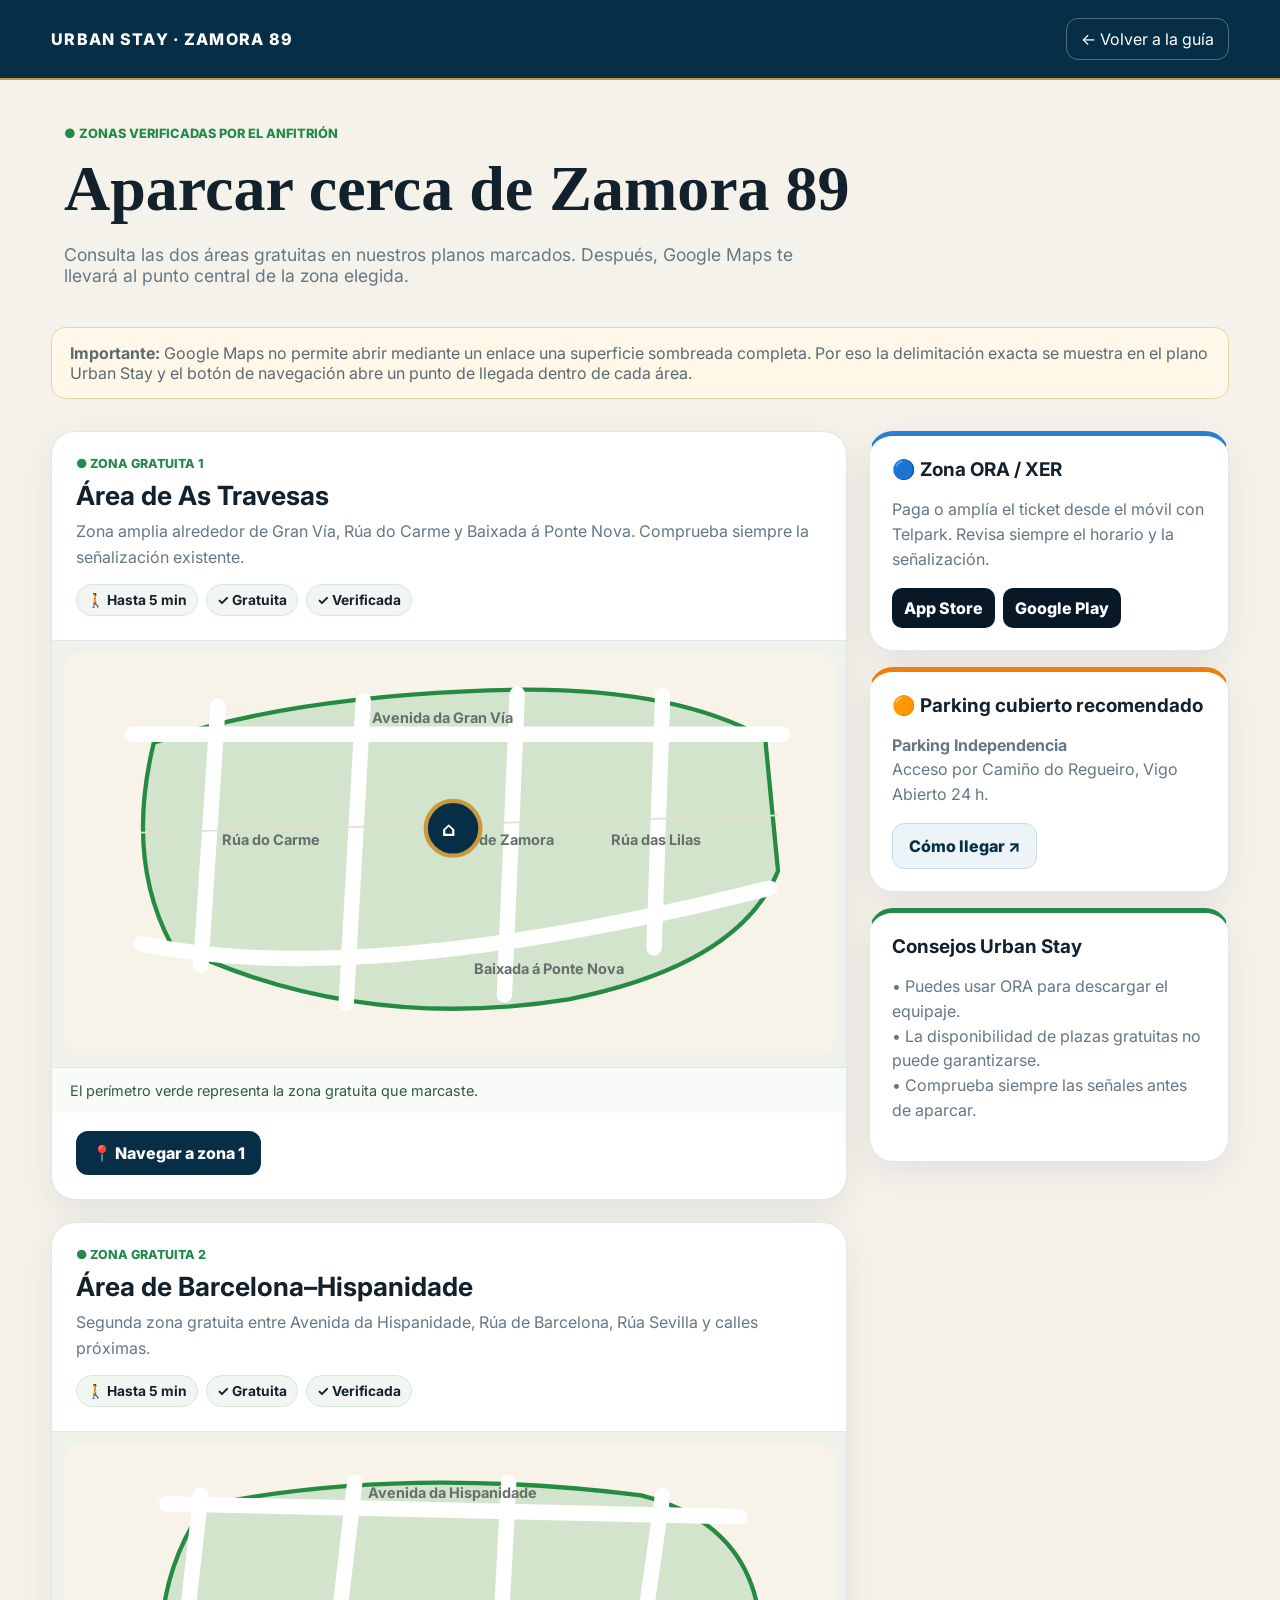
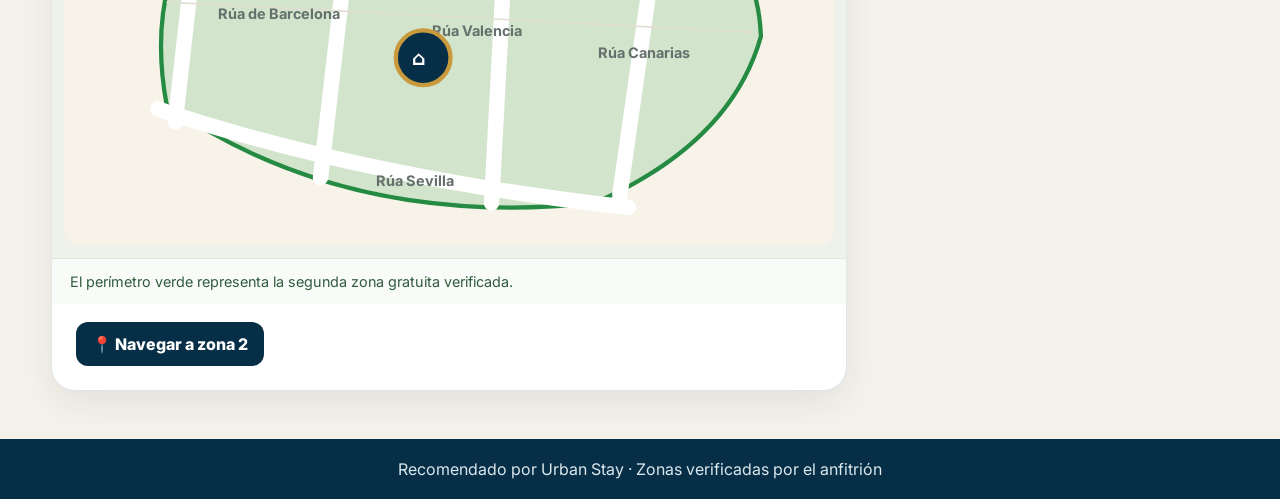
==== commit e0a91a8e: "Versión final Zamora Parking 2.1" ====
--- a/parking.html
+++ b/parking.html
@@ -1 +1 @@
-<!doctype html><html lang="es"><head><meta charset="utf-8"><meta name="viewport" content="width=device-width,initial-scale=1,viewport-fit=cover"><meta name="theme-color" content="#062f47"><title>Aparcamiento · Zamora 89</title><link rel="preconnect" href="https://fonts.googleapis.com"><link rel="preconnect" href="https://fonts.gstatic.com" crossorigin><link href="https://fonts.googleapis.com/css2?family=Inter:wght@400;600;700;800&display=swap" rel="stylesheet"><link rel="stylesheet" href="parking.css"></head><body><header class="top"><div class="brand">URBAN STAY · ZAMORA 89</div><a class="back" href="index.html">← Volver a la guía</a></header><section class="hero"><span class="badge">● Zonas verificadas por el anfitrión</span><h1>Aparcar cerca de Zamora 89</h1><p>Dos zonas gratuitas próximas, más la opción ORA y el parking cubierto recomendado.</p></section><main class="grid"><section class="panel zones"><article class="zone"><div class="zone-tag"><span class="zone-dot"></span>Zona gratuita 1</div><h2>Zona gratuita cercana</h2><p>Área recomendada por el anfitrión. Está a menos de cinco minutos andando y no garantiza disponibilidad de plaza.</p><div class="meta"><span class="chip">🚶 2–5 min</span><span class="chip">✓ Gratuita</span><span class="chip">✓ Verificada</span></div><div class="actions"><a class="btn primary" target="_blank" rel="noopener" href="https://www.google.com/maps/search/?api=1&query=aparcamiento+gratuito+Gran+Via+As+Travesas+Vigo">📍 Abrir zona en Google Maps</a></div></article><article class="zone"><div class="zone-tag"><span class="zone-dot"></span>Zona gratuita 2</div><h2>Segunda zona gratuita</h2><p>Otra área próxima recomendada por el anfitrión. Comprueba siempre la señalización antes de estacionar.</p><div class="meta"><span class="chip">🚶 Hasta 5 min</span><span class="chip">✓ Gratuita</span><span class="chip">✓ Verificada</span></div><div class="actions"><a class="btn primary" target="_blank" rel="noopener" href="https://www.google.com/maps/search/?api=1&query=aparcamiento+gratuito+Calle+Barcelona+Vigo">📍 Abrir zona en Google Maps</a></div></article></section><aside class="panel side"><article class="card ora"><h3>🔵 Zona ORA (XER)</h3><p>Paga o amplía el ticket desde el móvil con Telpark. Revisa siempre el horario y la señalización de la calle.</p><div class="store-row"><a class="store" target="_blank" rel="noopener" href="https://apps.apple.com/es/app/telpark/id658204860">App Store</a><a class="store" target="_blank" rel="noopener" href="https://play.google.com/store/apps/details?id=com.delaware.empark">Google Play</a></div></article><article class="card paid"><h3>🟠 Parking cubierto recomendado</h3><p><strong>Parking Independencia</strong><br>Acceso por Camiño do Regueiro, Vigo<br>Abierto 24 h.</p><a class="btn secondary" target="_blank" rel="noopener" href="https://www.google.com/maps/search/?api=1&query=Parking+Independencia+Cami%C3%B1o+do+Regueiro+Vigo">Cómo llegar ↗</a></article><article class="card tips"><h3>Consejos Urban Stay</h3><p>• Si llegas con equipaje, puedes parar primero en ORA para descargar.<br>• Por la tarde y el fin de semana suele resultar más fácil encontrar sitio.<br>• Las plazas gratuitas dependen de la disponibilidad.</p></article></aside></main><p class="footer-note">Las dos áreas se muestran como <strong>Zona gratuita 1</strong> y <strong>Zona gratuita 2</strong>, sin asociarlas al nombre de ningún apartamento.</p></body></html>+<!doctype html><html lang="es"><head><meta charset="utf-8"><meta name="viewport" content="width=device-width,initial-scale=1,viewport-fit=cover"><meta name="theme-color" content="#062f47"><title>Aparcamiento · Zamora 89</title><link rel="preconnect" href="https://fonts.googleapis.com"><link rel="preconnect" href="https://fonts.gstatic.com" crossorigin><link href="https://fonts.googleapis.com/css2?family=Inter:wght@400;600;700;800&display=swap" rel="stylesheet"><link rel="stylesheet" href="parking.css"></head><body><header class="top"><div class="brand">URBAN STAY · ZAMORA 89</div><a class="back" href="index.html">← Volver a la guía</a></header><section class="hero"><span class="badge">● Zonas verificadas por el anfitrión</span><h1>Aparcar cerca de Zamora 89</h1><p>Consulta las dos áreas gratuitas en nuestros planos marcados. Después, Google Maps te llevará al punto central de la zona elegida.</p></section><div class="notice"><div><strong>Importante:</strong> Google Maps no permite abrir mediante un enlace una superficie sombreada completa. Por eso la delimitación exacta se muestra en el plano Urban Stay y el botón de navegación abre un punto de llegada dentro de cada área.</div></div><main class="layout"><section class="maps"><article class="zone-card"><div class="zone-head"><div><div class="zone-tag">● Zona gratuita 1</div><h2>Área de As Travesas</h2><p>Zona amplia alrededor de Gran Vía, Rúa do Carme y Baixada á Ponte Nova. Comprueba siempre la señalización existente.</p><div class="chips"><span class="chip">🚶 Hasta 5 min</span><span class="chip">✓ Gratuita</span><span class="chip">✓ Verificada</span></div></div></div><div class="map-wrap"><svg viewBox="0 0 900 470" role="img" aria-label="Plano Urban Stay de la zona gratuita 1"><path class="area" d="M105 105 Q250 55 470 45 Q700 32 820 100 L835 255 Q790 365 590 405 Q340 445 125 340 Q72 240 105 105Z"/><path class="street" d="M80 95 L840 95"/><path class="street" d="M90 340 Q350 395 825 275"/><path class="street" d="M180 62 L160 365"/><path class="street" d="M350 55 L330 410"/><path class="street" d="M530 48 L515 400"/><path class="street" d="M700 50 L690 345"/><path class="street2" d="M90 210 L835 190"/><text class="label" x="360" y="82">Avenida da Gran Vía</text><text class="label" x="185" y="225">Rúa do Carme</text><text class="label" x="450" y="225">Rúa de Zamora</text><text class="label" x="640" y="225">Rúa das Lilas</text><text class="label" x="480" y="375">Baixada á Ponte Nova</text><circle class="pin" cx="455" cy="205" r="32"/><text class="pintext" x="442" y="214">⌂</text></svg></div><div class="map-note">El perímetro verde representa la zona gratuita que marcaste.</div><div class="actions"><a class="btn primary" target="_blank" rel="noopener" href="https://www.google.com/maps/dir/?api=1&destination=R%C3%BAa+do+Carme%2C+Vigo">📍 Navegar a zona 1</a></div></article><article class="zone-card"><div class="zone-head"><div><div class="zone-tag">● Zona gratuita 2</div><h2>Área de Barcelona–Hispanidade</h2><p>Segunda zona gratuita entre Avenida da Hispanidade, Rúa de Barcelona, Rúa Sevilla y calles próximas.</p><div class="chips"><span class="chip">🚶 Hasta 5 min</span><span class="chip">✓ Gratuita</span><span class="chip">✓ Verificada</span></div></div></div><div class="map-wrap"><svg viewBox="0 0 900 470" role="img" aria-label="Plano Urban Stay de la zona gratuita 2"><path class="area" d="M165 72 Q390 25 675 60 Q810 95 815 225 Q780 350 620 420 Q330 450 120 305 Q95 170 165 72Z"/><path class="street" d="M120 70 L790 85"/><path class="street" d="M110 310 Q350 390 660 425"/><path class="street" d="M160 60 L130 325"/><path class="street" d="M340 45 L300 390"/><path class="street" d="M520 45 L500 420"/><path class="street" d="M700 60 L650 410"/><path class="street2" d="M120 185 L805 220"/><text class="label" x="355" y="63">Avenida da Hispanidade</text><text class="label" x="180" y="205">Rúa de Barcelona</text><text class="label" x="430" y="225">Rúa Valencia</text><text class="label" x="625" y="250">Rúa Canarias</text><text class="label" x="365" y="400">Rúa Sevilla</text><circle class="pin" cx="420" cy="250" r="32"/><text class="pintext" x="407" y="259">⌂</text></svg></div><div class="map-note">El perímetro verde representa la segunda zona gratuita verificada.</div><div class="actions"><a class="btn primary" target="_blank" rel="noopener" href="https://www.google.com/maps/dir/?api=1&destination=R%C3%BAa+de+Barcelona%2C+Vigo">📍 Navegar a zona 2</a></div></article></section><aside class="side"><article class="side-card ora"><h3>🔵 Zona ORA / XER</h3><p>Paga o amplía el ticket desde el móvil con Telpark. Revisa siempre el horario y la señalización.</p><div class="store-row"><a class="store" target="_blank" rel="noopener" href="https://apps.apple.com/es/app/telpark/id658204860">App Store</a><a class="store" target="_blank" rel="noopener" href="https://play.google.com/store/apps/details?id=com.delaware.empark">Google Play</a></div></article><article class="side-card paid"><h3>🟠 Parking cubierto recomendado</h3><p><strong>Parking Independencia</strong><br>Acceso por Camiño do Regueiro, Vigo<br>Abierto 24 h.</p><a class="btn secondary" target="_blank" rel="noopener" href="https://www.google.com/maps/search/?api=1&query=Parking+Independencia+Vigo">Cómo llegar ↗</a></article><article class="side-card tips"><h3>Consejos Urban Stay</h3><p>• Puedes usar ORA para descargar el equipaje.<br>• La disponibilidad de plazas gratuitas no puede garantizarse.<br>• Comprueba siempre las señales antes de aparcar.</p></article></aside></main><footer class="footer">Recomendado por Urban Stay · Zonas verificadas por el anfitrión</footer></body></html>
--- a/parking.css
+++ b/parking.css
@@ -1,4 +1,2 @@
 
-:root{--navy:#062f47;--navy2:#041f30;--gold:#d3a54a;--cream:#f4f0e8;--green:#2f8f55;--blue:#2878d0;--orange:#e98224;--text:#10202c;--muted:#6c7a86}
-*{box-sizing:border-box}body{margin:0;background:var(--cream);color:var(--text);font-family:Inter,Arial,sans-serif}.top{position:sticky;top:0;z-index:5;display:flex;align-items:center;justify-content:space-between;padding:16px 22px;background:var(--navy);color:white;border-bottom:1px solid rgba(211,165,74,.55)}.brand{font-weight:800;letter-spacing:.08em}.back{color:white;text-decoration:none;border:1px solid rgba(255,255,255,.35);padding:10px 14px;border-radius:12px}.hero{max-width:1180px;margin:0 auto;padding:34px 20px 16px}.hero h1{margin:0 0 8px;font-size:clamp(32px,5vw,62px);line-height:1}.hero p{color:var(--muted);font-size:18px}.grid{max-width:1180px;margin:0 auto;padding:0 20px 50px;display:grid;grid-template-columns:1.35fr .65fr;gap:20px}.panel{background:#fff;border:1px solid #dfe4e7;border-radius:24px;box-shadow:0 14px 40px rgba(6,47,71,.08);overflow:hidden}.zones{padding:22px}.zone{position:relative;overflow:hidden;border-radius:22px;border:1px solid #d8e7dc;background:linear-gradient(145deg,#f4fbf6,#e9f6ed);padding:24px;margin-bottom:18px}.zone:after{content:'';position:absolute;right:-70px;bottom:-90px;width:220px;height:220px;border:28px solid rgba(47,143,85,.10);border-radius:50%}.zone h2{margin:0 0 8px;font-size:26px}.zone p{margin:0 0 18px;color:#4c6657;max-width:680px}.meta{display:flex;gap:10px;flex-wrap:wrap;margin-bottom:18px}.chip{background:white;border:1px solid #cfe0d3;border-radius:999px;padding:8px 12px;font-weight:700;font-size:14px}.actions{display:flex;gap:10px;flex-wrap:wrap}.btn{display:inline-flex;align-items:center;gap:8px;text-decoration:none;border-radius:13px;padding:12px 15px;font-weight:800}.btn.primary{background:var(--navy);color:white}.btn.secondary{background:white;color:var(--navy);border:1px solid #cbd5db}.side{padding:20px}.card{border:1px solid #e0e5e8;border-radius:18px;padding:18px;margin-bottom:14px}.card h3{margin:0 0 10px}.card p{margin:0 0 12px;color:var(--muted);line-height:1.55}.ora{border-color:#cfe0f4;background:#f5f9ff}.paid{border-color:#f1dac6;background:#fff9f3}.tips{border-color:#d7eadc;background:#f6fbf7}.store-row{display:flex;gap:10px;flex-wrap:wrap}.store{display:inline-block;background:#0b0b0b;color:white;text-decoration:none;padding:10px 12px;border-radius:10px;font-weight:700}.footer-note{max-width:1180px;margin:0 auto 35px;padding:0 20px;color:#63727e}.badge{display:inline-flex;align-items:center;gap:7px;color:var(--green);font-weight:800}.zone-tag{display:inline-flex;align-items:center;gap:8px;color:var(--green);font-weight:800;text-transform:uppercase;letter-spacing:.06em;font-size:13px;margin-bottom:14px}.zone-dot{width:13px;height:13px;border-radius:50%;background:var(--green)}
-@media(max-width:850px){.grid{grid-template-columns:1fr}.top{padding:13px 14px}.hero{padding-top:26px}.zone{padding:20px}.back{font-size:14px}.brand{font-size:14px}}
+:root{--navy:#062f47;--navy2:#0a425f;--gold:#c99a3d;--green:#238a4b;--green-soft:#eaf6ec;--blue:#287fd1;--orange:#ef7d12;--ink:#13212c;--muted:#667784;--paper:#f5f2eb;--white:#fff;--line:#dfe7e8}*{box-sizing:border-box}body{margin:0;font-family:Inter,system-ui,sans-serif;color:var(--ink);background:var(--paper)}.top{position:sticky;top:0;z-index:10;background:var(--navy);color:#fff;display:flex;justify-content:space-between;align-items:center;padding:18px clamp(18px,4vw,54px);border-bottom:2px solid var(--gold)}.brand{font-weight:800;letter-spacing:.08em}.back{color:#fff;text-decoration:none;border:1px solid rgba(255,255,255,.3);padding:10px 14px;border-radius:12px}.hero{padding:42px clamp(18px,5vw,70px) 24px;max-width:1500px;margin:auto}.badge{color:var(--green);font-weight:800;text-transform:uppercase;font-size:.8rem}.hero h1{font-family:Georgia,serif;font-size:clamp(2.2rem,5vw,4rem);margin:10px 0}.hero p{font-size:1.1rem;color:var(--muted);max-width:760px}.layout{max-width:1500px;margin:auto;padding:0 clamp(14px,4vw,54px) 48px;display:grid;grid-template-columns:minmax(0,1fr) 360px;gap:22px}.maps{display:grid;gap:22px}.zone-card,.side-card{background:#fff;border:1px solid var(--line);border-radius:24px;box-shadow:0 12px 35px rgba(14,42,56,.08);overflow:hidden}.zone-head{display:flex;justify-content:space-between;align-items:flex-start;gap:16px;padding:24px}.zone-tag{color:var(--green);font-weight:800;text-transform:uppercase;font-size:.78rem}.zone-head h2{font-size:1.65rem;margin:8px 0}.zone-head p{margin:0;color:var(--muted);line-height:1.6}.chips{display:flex;flex-wrap:wrap;gap:8px;margin-top:14px}.chip{background:#f1f6f3;border:1px solid #d5e8da;border-radius:999px;padding:7px 10px;font-weight:700;font-size:.86rem}.map-wrap{background:#eef2ea;padding:12px;border-top:1px solid var(--line)}svg{display:block;width:100%;height:auto;border-radius:16px;background:#f7f3e9}.street{stroke:#fff;stroke-width:18;fill:none;stroke-linecap:round}.street2{stroke:#e2ded2;stroke-width:2;fill:none}.label{font-size:17px;font-weight:700;fill:#65706d}.area{fill:rgba(63,164,81,.20);stroke:#258b43;stroke-width:5}.pin{fill:#062f47;stroke:#c99a3d;stroke-width:5}.pintext{fill:#fff;font-size:23px;font-weight:900}.map-note{padding:14px 18px;background:#f8fbf8;color:#315b3e;font-size:.9rem;border-top:1px solid #d8eadc}.actions{display:flex;flex-wrap:wrap;gap:10px;padding:18px 24px 24px}.btn{display:inline-flex;align-items:center;justify-content:center;text-decoration:none;font-weight:800;border-radius:12px;padding:12px 16px}.primary{background:var(--navy);color:#fff}.secondary{background:#edf4f7;color:var(--navy);border:1px solid #cbdce5}.side{display:grid;gap:16px;align-content:start}.side-card{padding:22px}.side-card h3{margin:0 0 12px;font-size:1.18rem}.side-card p{color:var(--muted);line-height:1.55}.store-row{display:flex;gap:8px;flex-wrap:wrap}.store{background:#091827;color:#fff;padding:10px 12px;border-radius:10px;text-decoration:none;font-weight:800}.paid{border-top:5px solid var(--orange)}.ora{border-top:5px solid var(--blue)}.tips{border-top:5px solid var(--green)}.notice{max-width:1500px;margin:0 auto 32px;padding:0 clamp(14px,4vw,54px);color:#5c6a72}.notice div{background:#fff8e8;border:1px solid #ead39e;padding:15px 18px;border-radius:14px}.footer{background:var(--navy);color:#dbe7ed;padding:20px;text-align:center}@media(max-width:980px){.layout{grid-template-columns:1fr}.side{grid-template-columns:repeat(3,1fr)}}@media(max-width:700px){.top{padding:14px}.brand{font-size:.85rem}.back{font-size:.85rem;padding:8px 10px}.hero{padding-top:28px}.zone-head{padding:18px}.actions{padding:14px 18px 20px}.side{grid-template-columns:1fr}.label{font-size:14px}.street{stroke-width:14}}
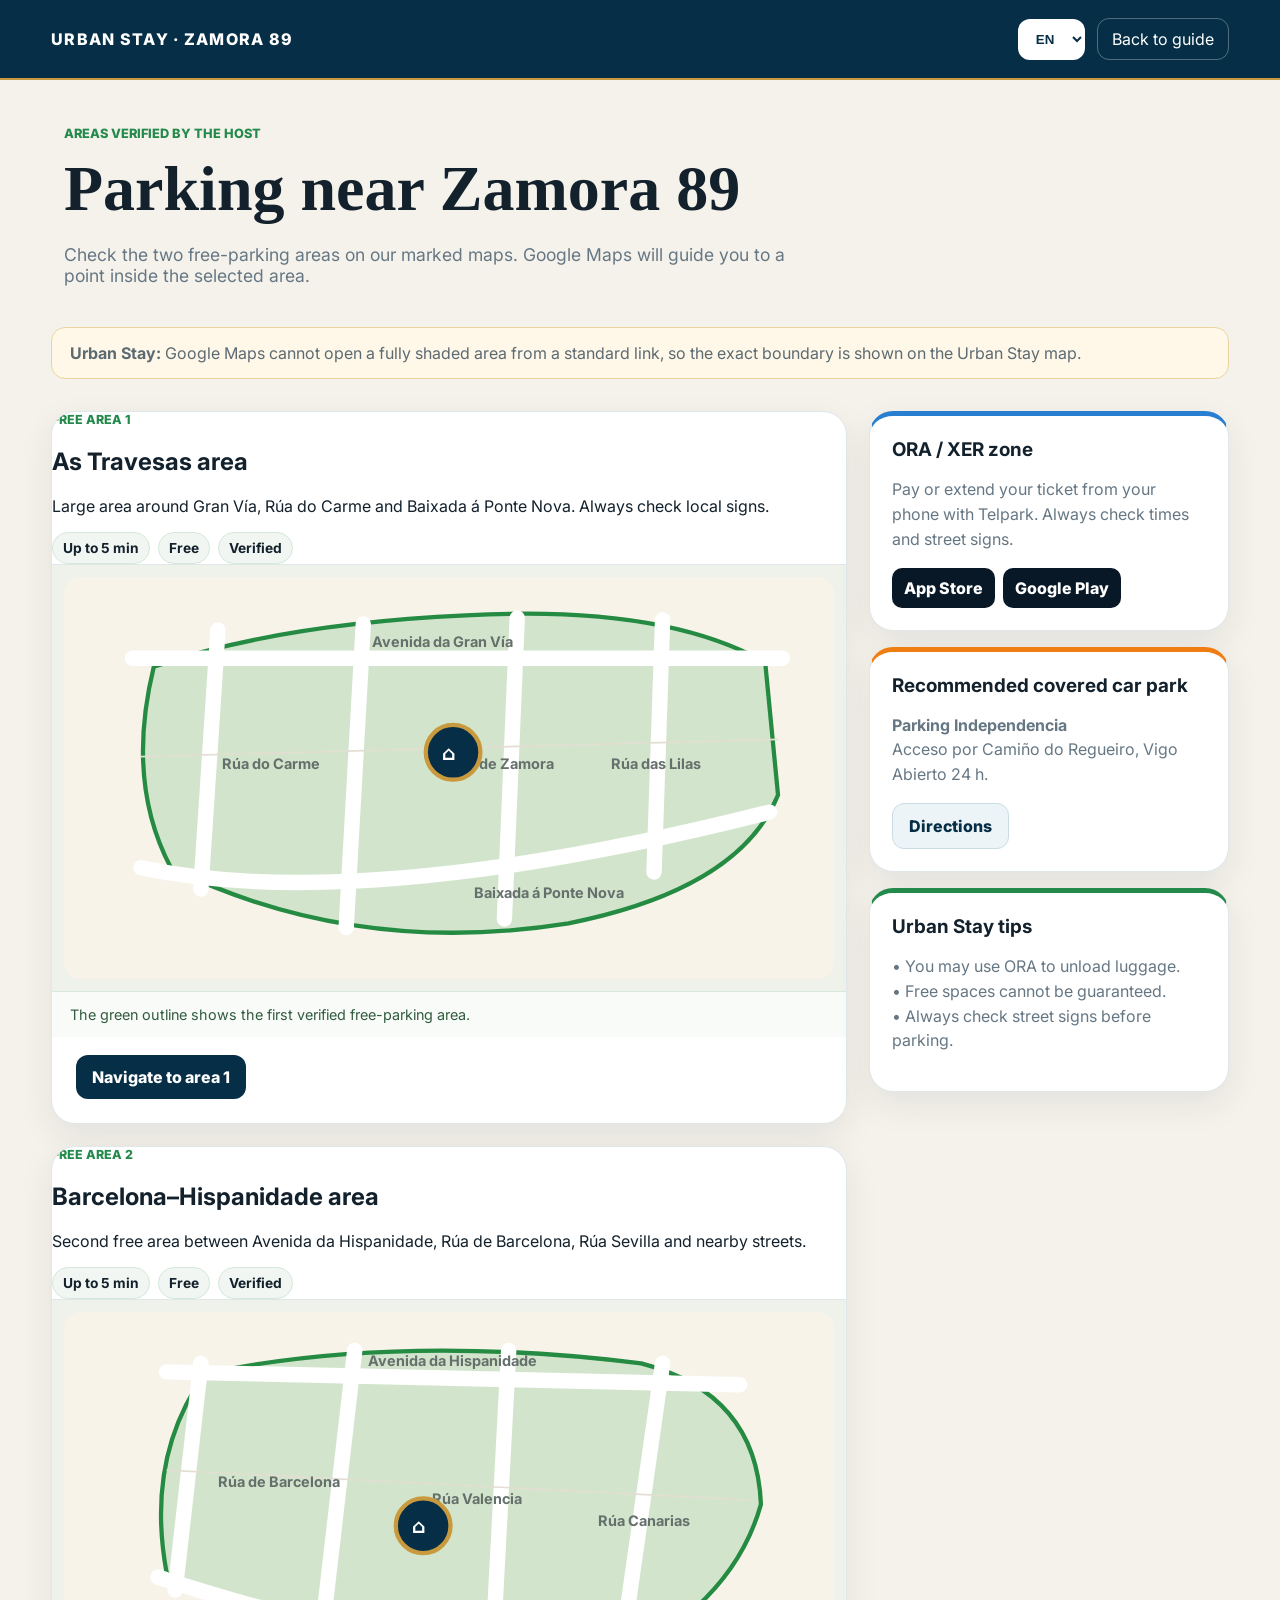
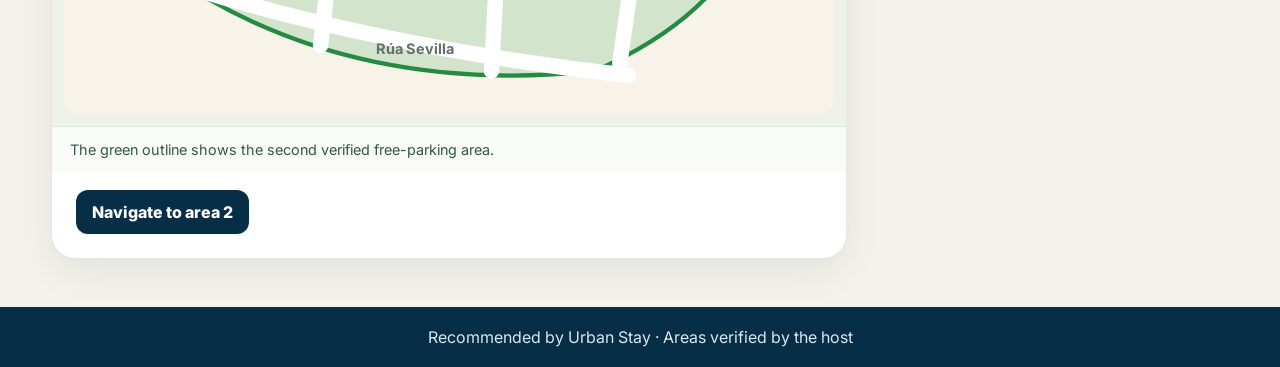
==== commit 6c1b07f5: "Versión Zamora Parking 2.2" ====
--- a/parking.html
+++ b/parking.html
@@ -1 +1 @@
-<!doctype html><html lang="es"><head><meta charset="utf-8"><meta name="viewport" content="width=device-width,initial-scale=1,viewport-fit=cover"><meta name="theme-color" content="#062f47"><title>Aparcamiento · Zamora 89</title><link rel="preconnect" href="https://fonts.googleapis.com"><link rel="preconnect" href="https://fonts.gstatic.com" crossorigin><link href="https://fonts.googleapis.com/css2?family=Inter:wght@400;600;700;800&display=swap" rel="stylesheet"><link rel="stylesheet" href="parking.css"></head><body><header class="top"><div class="brand">URBAN STAY · ZAMORA 89</div><a class="back" href="index.html">← Volver a la guía</a></header><section class="hero"><span class="badge">● Zonas verificadas por el anfitrión</span><h1>Aparcar cerca de Zamora 89</h1><p>Consulta las dos áreas gratuitas en nuestros planos marcados. Después, Google Maps te llevará al punto central de la zona elegida.</p></section><div class="notice"><div><strong>Importante:</strong> Google Maps no permite abrir mediante un enlace una superficie sombreada completa. Por eso la delimitación exacta se muestra en el plano Urban Stay y el botón de navegación abre un punto de llegada dentro de cada área.</div></div><main class="layout"><section class="maps"><article class="zone-card"><div class="zone-head"><div><div class="zone-tag">● Zona gratuita 1</div><h2>Área de As Travesas</h2><p>Zona amplia alrededor de Gran Vía, Rúa do Carme y Baixada á Ponte Nova. Comprueba siempre la señalización existente.</p><div class="chips"><span class="chip">🚶 Hasta 5 min</span><span class="chip">✓ Gratuita</span><span class="chip">✓ Verificada</span></div></div></div><div class="map-wrap"><svg viewBox="0 0 900 470" role="img" aria-label="Plano Urban Stay de la zona gratuita 1"><path class="area" d="M105 105 Q250 55 470 45 Q700 32 820 100 L835 255 Q790 365 590 405 Q340 445 125 340 Q72 240 105 105Z"/><path class="street" d="M80 95 L840 95"/><path class="street" d="M90 340 Q350 395 825 275"/><path class="street" d="M180 62 L160 365"/><path class="street" d="M350 55 L330 410"/><path class="street" d="M530 48 L515 400"/><path class="street" d="M700 50 L690 345"/><path class="street2" d="M90 210 L835 190"/><text class="label" x="360" y="82">Avenida da Gran Vía</text><text class="label" x="185" y="225">Rúa do Carme</text><text class="label" x="450" y="225">Rúa de Zamora</text><text class="label" x="640" y="225">Rúa das Lilas</text><text class="label" x="480" y="375">Baixada á Ponte Nova</text><circle class="pin" cx="455" cy="205" r="32"/><text class="pintext" x="442" y="214">⌂</text></svg></div><div class="map-note">El perímetro verde representa la zona gratuita que marcaste.</div><div class="actions"><a class="btn primary" target="_blank" rel="noopener" href="https://www.google.com/maps/dir/?api=1&destination=R%C3%BAa+do+Carme%2C+Vigo">📍 Navegar a zona 1</a></div></article><article class="zone-card"><div class="zone-head"><div><div class="zone-tag">● Zona gratuita 2</div><h2>Área de Barcelona–Hispanidade</h2><p>Segunda zona gratuita entre Avenida da Hispanidade, Rúa de Barcelona, Rúa Sevilla y calles próximas.</p><div class="chips"><span class="chip">🚶 Hasta 5 min</span><span class="chip">✓ Gratuita</span><span class="chip">✓ Verificada</span></div></div></div><div class="map-wrap"><svg viewBox="0 0 900 470" role="img" aria-label="Plano Urban Stay de la zona gratuita 2"><path class="area" d="M165 72 Q390 25 675 60 Q810 95 815 225 Q780 350 620 420 Q330 450 120 305 Q95 170 165 72Z"/><path class="street" d="M120 70 L790 85"/><path class="street" d="M110 310 Q350 390 660 425"/><path class="street" d="M160 60 L130 325"/><path class="street" d="M340 45 L300 390"/><path class="street" d="M520 45 L500 420"/><path class="street" d="M700 60 L650 410"/><path class="street2" d="M120 185 L805 220"/><text class="label" x="355" y="63">Avenida da Hispanidade</text><text class="label" x="180" y="205">Rúa de Barcelona</text><text class="label" x="430" y="225">Rúa Valencia</text><text class="label" x="625" y="250">Rúa Canarias</text><text class="label" x="365" y="400">Rúa Sevilla</text><circle class="pin" cx="420" cy="250" r="32"/><text class="pintext" x="407" y="259">⌂</text></svg></div><div class="map-note">El perímetro verde representa la segunda zona gratuita verificada.</div><div class="actions"><a class="btn primary" target="_blank" rel="noopener" href="https://www.google.com/maps/dir/?api=1&destination=R%C3%BAa+de+Barcelona%2C+Vigo">📍 Navegar a zona 2</a></div></article></section><aside class="side"><article class="side-card ora"><h3>🔵 Zona ORA / XER</h3><p>Paga o amplía el ticket desde el móvil con Telpark. Revisa siempre el horario y la señalización.</p><div class="store-row"><a class="store" target="_blank" rel="noopener" href="https://apps.apple.com/es/app/telpark/id658204860">App Store</a><a class="store" target="_blank" rel="noopener" href="https://play.google.com/store/apps/details?id=com.delaware.empark">Google Play</a></div></article><article class="side-card paid"><h3>🟠 Parking cubierto recomendado</h3><p><strong>Parking Independencia</strong><br>Acceso por Camiño do Regueiro, Vigo<br>Abierto 24 h.</p><a class="btn secondary" target="_blank" rel="noopener" href="https://www.google.com/maps/search/?api=1&query=Parking+Independencia+Vigo">Cómo llegar ↗</a></article><article class="side-card tips"><h3>Consejos Urban Stay</h3><p>• Puedes usar ORA para descargar el equipaje.<br>• La disponibilidad de plazas gratuitas no puede garantizarse.<br>• Comprueba siempre las señales antes de aparcar.</p></article></aside></main><footer class="footer">Recomendado por Urban Stay · Zonas verificadas por el anfitrión</footer></body></html>+<!doctype html><html lang="es"><head><meta charset="utf-8"><meta name="viewport" content="width=device-width,initial-scale=1,viewport-fit=cover"><meta name="theme-color" content="#062f47"><title>Aparcamiento · Zamora 89</title><link rel="preconnect" href="https://fonts.googleapis.com"><link rel="preconnect" href="https://fonts.gstatic.com" crossorigin><link href="https://fonts.googleapis.com/css2?family=Inter:wght@400;600;700;800&display=swap" rel="stylesheet"><link rel="stylesheet" href="parking.css"></head><body><header class="top"><div class="brand">URBAN STAY · ZAMORA 89</div><div class="top-actions"><select id="lang" aria-label="Idioma"><option value="es">ES</option><option value="en">EN</option><option value="fr">FR</option><option value="de">DE</option><option value="it">IT</option><option value="pt">PT</option><option value="nl">NL</option></select><a class="back" href="index.html" data-t="brand_back">← Volver a la guía</a></div></header><section class="hero"><span class="badge" data-t="badge">● Zonas verificadas por el anfitrión</span><h1 data-t="title">Aparcar cerca de Zamora 89</h1><p data-t="intro"></p></section><div class="notice"><div><strong>Urban Stay:</strong> <span data-t="notice"></span></div></div><main class="layout"><section class="maps"><article class="zone-card"><div class="zone-tag" data-t="zone1"></div><h2 data-t="zone1title"></h2><p data-t="zone1desc"></p><div class="chips"><span class="chip" data-t="walk"></span><span class="chip" data-t="free"></span><span class="chip" data-t="verified"></span></div><div class="map-wrap"><svg viewBox="0 0 900 470" role="img" aria-label="Urban Stay parking map 1"><path class="area" d="M105 105 Q250 55 470 45 Q700 32 820 100 L835 255 Q790 365 590 405 Q340 445 125 340 Q72 240 105 105Z"/><path class="street" d="M80 95 L840 95"/><path class="street" d="M90 340 Q350 395 825 275"/><path class="street" d="M180 62 L160 365"/><path class="street" d="M350 55 L330 410"/><path class="street" d="M530 48 L515 400"/><path class="street" d="M700 50 L690 345"/><path class="street2" d="M90 210 L835 190"/><text class="label" x="360" y="82">Avenida da Gran Vía</text><text class="label" x="185" y="225">Rúa do Carme</text><text class="label" x="450" y="225">Rúa de Zamora</text><text class="label" x="640" y="225">Rúa das Lilas</text><text class="label" x="480" y="375">Baixada á Ponte Nova</text><circle class="pin" cx="455" cy="205" r="32"/><text class="pintext" x="442" y="214">⌂</text></svg></div><div class="map-note" data-t="mapnote1"></div><div class="actions"><a class="btn primary" target="_blank" rel="noopener" href="https://www.google.com/maps/search/?api=1&query=Rua+do+Carme+Vigo" data-t="nav1"></a></div></article><article class="zone-card"><div class="zone-tag" data-t="zone2"></div><h2 data-t="zone2title"></h2><p data-t="zone2desc"></p><div class="chips"><span class="chip" data-t="walk"></span><span class="chip" data-t="free"></span><span class="chip" data-t="verified"></span></div><div class="map-wrap"><svg viewBox="0 0 900 470" role="img" aria-label="Urban Stay parking map 2"><path class="area" d="M165 72 Q390 25 675 60 Q810 95 815 225 Q780 350 620 420 Q330 450 120 305 Q95 170 165 72Z"/><path class="street" d="M120 70 L790 85"/><path class="street" d="M110 310 Q350 390 660 425"/><path class="street" d="M160 60 L130 325"/><path class="street" d="M340 45 L300 390"/><path class="street" d="M520 45 L500 420"/><path class="street" d="M700 60 L650 410"/><path class="street2" d="M120 185 L805 220"/><text class="label" x="355" y="63">Avenida da Hispanidade</text><text class="label" x="180" y="205">Rúa de Barcelona</text><text class="label" x="430" y="225">Rúa Valencia</text><text class="label" x="625" y="250">Rúa Canarias</text><text class="label" x="365" y="400">Rúa Sevilla</text><circle class="pin" cx="420" cy="250" r="32"/><text class="pintext" x="407" y="259">⌂</text></svg></div><div class="map-note" data-t="mapnote2"></div><div class="actions"><a class="btn primary" target="_blank" rel="noopener" href="https://www.google.com/maps/search/?api=1&query=Rua+de+Barcelona+Vigo" data-t="nav2"></a></div></article></section><aside class="side"><article class="side-card ora"><h3 data-t="ora"></h3><p data-t="orap"></p><div class="store-row"><a class="store" target="_blank" rel="noopener" href="https://apps.apple.com/es/app/telpark/id658204860">App Store</a><a class="store" target="_blank" rel="noopener" href="https://play.google.com/store/apps/details?id=com.delaware.empark">Google Play</a></div></article><article class="side-card paid"><h3 data-t="covered"></h3><p><strong>Parking Independencia</strong><br>Acceso por Camiño do Regueiro, Vigo<br>Abierto 24 h.</p><a class="btn secondary" target="_blank" rel="noopener" href="https://www.google.com/maps/search/?api=1&query=Parking+Independencia+Vigo" data-t="route"></a></article><article class="side-card tips"><h3 data-t="tips"></h3><p data-html="tipsbody"></p></article></aside></main><footer class="footer" data-t="footer"></footer><script>window.PARKING_PROPERTY="Zamora 89";window.PARKING_I18N={"es": {"brand_back": "Volver a la guía", "badge": "Zonas verificadas por el anfitrión", "title": "Aparcar cerca de {property}", "intro": "Consulta las dos áreas gratuitas en nuestros planos marcados. Google Maps te llevará a un punto dentro de la zona elegida.", "notice": "Google Maps no permite abrir mediante un enlace una superficie sombreada completa. Por eso la delimitación exacta se muestra en el plano Urban Stay.", "zone1": "Zona gratuita 1", "zone1title": "Área de As Travesas", "zone1desc": "Zona amplia alrededor de Gran Vía, Rúa do Carme y Baixada á Ponte Nova. Comprueba siempre la señalización existente.", "zone2": "Zona gratuita 2", "zone2title": "Área Barcelona–Hispanidade", "zone2desc": "Segunda zona gratuita entre Avenida da Hispanidade, Rúa de Barcelona, Rúa Sevilla y calles próximas.", "walk": "Hasta 5 min", "free": "Gratuita", "verified": "Verificada", "mapnote1": "El perímetro verde representa la primera zona gratuita verificada.", "mapnote2": "El perímetro verde representa la segunda zona gratuita verificada.", "nav1": "Navegar a zona 1", "nav2": "Navegar a zona 2", "ora": "Zona ORA / XER", "orap": "Paga o amplía el ticket desde el móvil con Telpark. Revisa siempre el horario y la señalización.", "covered": "Parking cubierto recomendado", "route": "Cómo llegar", "tips": "Consejos Urban Stay", "tipsbody": "• Puedes usar ORA para descargar el equipaje.<br>• La disponibilidad de plazas gratuitas no puede garantizarse.<br>• Comprueba siempre las señales antes de aparcar.", "footer": "Recomendado por Urban Stay · Zonas verificadas por el anfitrión"}, "en": {"brand_back": "Back to guide", "badge": "Areas verified by the host", "title": "Parking near {property}", "intro": "Check the two free-parking areas on our marked maps. Google Maps will guide you to a point inside the selected area.", "notice": "Google Maps cannot open a fully shaded area from a standard link, so the exact boundary is shown on the Urban Stay map.", "zone1": "Free area 1", "zone1title": "As Travesas area", "zone1desc": "Large area around Gran Vía, Rúa do Carme and Baixada á Ponte Nova. Always check local signs.", "zone2": "Free area 2", "zone2title": "Barcelona–Hispanidade area", "zone2desc": "Second free area between Avenida da Hispanidade, Rúa de Barcelona, Rúa Sevilla and nearby streets.", "walk": "Up to 5 min", "free": "Free", "verified": "Verified", "mapnote1": "The green outline shows the first verified free-parking area.", "mapnote2": "The green outline shows the second verified free-parking area.", "nav1": "Navigate to area 1", "nav2": "Navigate to area 2", "ora": "ORA / XER zone", "orap": "Pay or extend your ticket from your phone with Telpark. Always check times and street signs.", "covered": "Recommended covered car park", "route": "Directions", "tips": "Urban Stay tips", "tipsbody": "• You may use ORA to unload luggage.<br>• Free spaces cannot be guaranteed.<br>• Always check street signs before parking.", "footer": "Recommended by Urban Stay · Areas verified by the host"}, "fr": {"brand_back": "Retour au guide", "badge": "Zones vérifiées par l’hôte", "title": "Se garer près de {property}", "intro": "Consultez les deux zones gratuites sur nos plans. Google Maps vous guidera vers un point situé dans la zone choisie.", "notice": "Google Maps ne peut pas ouvrir une surface entièrement ombrée via un lien standard; la limite exacte apparaît donc sur le plan Urban Stay.", "zone1": "Zone gratuite 1", "zone1title": "Secteur As Travesas", "zone1desc": "Large secteur autour de Gran Vía, Rúa do Carme et Baixada á Ponte Nova. Vérifiez toujours la signalisation.", "zone2": "Zone gratuite 2", "zone2title": "Secteur Barcelona–Hispanidade", "zone2desc": "Deuxième zone gratuite entre Avenida da Hispanidade, Rúa de Barcelona, Rúa Sevilla et les rues voisines.", "walk": "Jusqu’à 5 min", "free": "Gratuite", "verified": "Vérifiée", "mapnote1": "Le contour vert indique la première zone gratuite vérifiée.", "mapnote2": "Le contour vert indique la deuxième zone gratuite vérifiée.", "nav1": "Aller à la zone 1", "nav2": "Aller à la zone 2", "ora": "Zone ORA / XER", "orap": "Payez ou prolongez le ticket avec Telpark. Vérifiez toujours les horaires et les panneaux.", "covered": "Parking couvert recommandé", "route": "Itinéraire", "tips": "Conseils Urban Stay", "tipsbody": "• Vous pouvez utiliser l’ORA pour décharger les bagages.<br>• Une place gratuite ne peut pas être garantie.<br>• Vérifiez toujours la signalisation.", "footer": "Recommandé par Urban Stay · Zones vérifiées par l’hôte"}, "de": {"brand_back": "Zurück zum Guide", "badge": "Vom Gastgeber geprüfte Bereiche", "title": "Parken in der Nähe von {property}", "intro": "Sehen Sie sich die zwei kostenlosen Bereiche auf unseren markierten Plänen an. Google Maps führt Sie zu einem Punkt innerhalb des gewählten Bereichs.", "notice": "Google Maps kann keine vollständig schattierte Fläche über einen Standardlink öffnen; die genaue Begrenzung sehen Sie daher auf dem Urban-Stay-Plan.", "zone1": "Kostenlose Zone 1", "zone1title": "Bereich As Travesas", "zone1desc": "Großer Bereich rund um Gran Vía, Rúa do Carme und Baixada á Ponte Nova. Beachten Sie stets die Beschilderung.", "zone2": "Kostenlose Zone 2", "zone2title": "Bereich Barcelona–Hispanidade", "zone2desc": "Zweite kostenlose Zone zwischen Avenida da Hispanidade, Rúa de Barcelona, Rúa Sevilla und angrenzenden Straßen.", "walk": "Bis 5 Min.", "free": "Kostenlos", "verified": "Geprüft", "mapnote1": "Die grüne Umrandung zeigt die erste geprüfte kostenlose Parkzone.", "mapnote2": "Die grüne Umrandung zeigt die zweite geprüfte kostenlose Parkzone.", "nav1": "Zu Zone 1 navigieren", "nav2": "Zu Zone 2 navigieren", "ora": "ORA / XER Zone", "orap": "Mit Telpark können Sie per Handy bezahlen oder verlängern. Beachten Sie Zeiten und Beschilderung.", "covered": "Empfohlenes Parkhaus", "route": "Route", "tips": "Urban Stay Tipps", "tipsbody": "• Zum Ausladen kann ORA genutzt werden.<br>• Ein kostenloser Platz kann nicht garantiert werden.<br>• Beachten Sie immer die Beschilderung.", "footer": "Empfohlen von Urban Stay · Vom Gastgeber geprüfte Bereiche"}, "it": {"brand_back": "Torna alla guida", "badge": "Zone verificate dall’host", "title": "Parcheggiare vicino a {property}", "intro": "Consulta le due aree gratuite sulle nostre mappe. Google Maps ti guiderà verso un punto all’interno dell’area scelta.", "notice": "Google Maps non può aprire un’intera superficie evidenziata tramite un link standard; il confine esatto è quindi mostrato sulla mappa Urban Stay.", "zone1": "Zona gratuita 1", "zone1title": "Area As Travesas", "zone1desc": "Ampia zona intorno a Gran Vía, Rúa do Carme e Baixada á Ponte Nova. Controlla sempre la segnaletica.", "zone2": "Zona gratuita 2", "zone2title": "Area Barcelona–Hispanidade", "zone2desc": "Seconda zona gratuita tra Avenida da Hispanidade, Rúa de Barcelona, Rúa Sevilla e strade vicine.", "walk": "Fino a 5 min", "free": "Gratuita", "verified": "Verificata", "mapnote1": "Il perimetro verde mostra la prima zona gratuita verificata.", "mapnote2": "Il perimetro verde mostra la seconda zona gratuita verificata.", "nav1": "Vai alla zona 1", "nav2": "Vai alla zona 2", "ora": "Zona ORA / XER", "orap": "Paga o prolunga il ticket dal telefono con Telpark. Controlla sempre orari e segnaletica.", "covered": "Parcheggio coperto consigliato", "route": "Indicazioni", "tips": "Consigli Urban Stay", "tipsbody": "• Puoi usare l’ORA per scaricare i bagagli.<br>• Non è possibile garantire un posto gratuito.<br>• Controlla sempre la segnaletica.", "footer": "Consigliato da Urban Stay · Zone verificate dall’host"}, "pt": {"brand_back": "Voltar ao guia", "badge": "Zonas verificadas pelo anfitrião", "title": "Estacionar perto de {property}", "intro": "Consulte as duas áreas gratuitas nos nossos mapas. O Google Maps leva-o até um ponto dentro da zona escolhida.", "notice": "O Google Maps não consegue abrir uma área sombreada completa através de um link normal; por isso, o limite exato aparece no mapa Urban Stay.", "zone1": "Zona gratuita 1", "zone1title": "Área de As Travesas", "zone1desc": "Área ampla em redor da Gran Vía, Rúa do Carme e Baixada á Ponte Nova. Verifique sempre a sinalização.", "zone2": "Zona gratuita 2", "zone2title": "Área Barcelona–Hispanidade", "zone2desc": "Segunda zona gratuita entre Avenida da Hispanidade, Rúa de Barcelona, Rúa Sevilla e ruas próximas.", "walk": "Até 5 min", "free": "Gratuita", "verified": "Verificada", "mapnote1": "O perímetro verde representa a primeira zona gratuita verificada.", "mapnote2": "O perímetro verde representa a segunda zona gratuita verificada.", "nav1": "Navegar para zona 1", "nav2": "Navegar para zona 2", "ora": "Zona ORA / XER", "orap": "Pague ou prolongue o bilhete no telemóvel com Telpark. Verifique sempre horários e sinalização.", "covered": "Parque coberto recomendado", "route": "Como chegar", "tips": "Conselhos Urban Stay", "tipsbody": "• Pode usar a ORA para descarregar bagagem.<br>• Não é possível garantir lugar gratuito.<br>• Verifique sempre a sinalização.", "footer": "Recomendado por Urban Stay · Zonas verificadas pelo anfitrião"}, "nl": {"brand_back": "Terug naar de gids", "badge": "Door de host gecontroleerde zones", "title": "Parkeren nabij {property}", "intro": "Bekijk de twee gratis zones op onze gemarkeerde kaarten. Google Maps leidt je naar een punt binnen de gekozen zone.", "notice": "Google Maps kan geen volledig ingekleurd gebied via een standaardlink openen; daarom staat de exacte begrenzing op de Urban Stay-kaart.", "zone1": "Gratis zone 1", "zone1title": "Gebied As Travesas", "zone1desc": "Ruim gebied rond Gran Vía, Rúa do Carme en Baixada á Ponte Nova. Controleer altijd de verkeersborden.", "zone2": "Gratis zone 2", "zone2title": "Gebied Barcelona–Hispanidade", "zone2desc": "Tweede gratis zone tussen Avenida da Hispanidade, Rúa de Barcelona, Rúa Sevilla en omliggende straten.", "walk": "Tot 5 min", "free": "Gratis", "verified": "Gecontroleerd", "mapnote1": "De groene lijn toont de eerste gecontroleerde gratis parkeerzone.", "mapnote2": "De groene lijn toont de tweede gecontroleerde gratis parkeerzone.", "nav1": "Navigeer naar zone 1", "nav2": "Navigeer naar zone 2", "ora": "ORA / XER-zone", "orap": "Betaal of verleng je ticket via Telpark. Controleer altijd tijden en verkeersborden.", "covered": "Aanbevolen parkeergarage", "route": "Route", "tips": "Urban Stay tips", "tipsbody": "• Je kunt ORA gebruiken om bagage uit te laden.<br>• Een gratis plek kan niet worden gegarandeerd.<br>• Controleer altijd de verkeersborden.", "footer": "Aanbevolen door Urban Stay · Zones gecontroleerd door de host"}};</script><script src="parking.js"></script></body></html>
--- a/parking.css
+++ b/parking.css
@@ -1,2 +1,4 @@
 
 :root{--navy:#062f47;--navy2:#0a425f;--gold:#c99a3d;--green:#238a4b;--green-soft:#eaf6ec;--blue:#287fd1;--orange:#ef7d12;--ink:#13212c;--muted:#667784;--paper:#f5f2eb;--white:#fff;--line:#dfe7e8}*{box-sizing:border-box}body{margin:0;font-family:Inter,system-ui,sans-serif;color:var(--ink);background:var(--paper)}.top{position:sticky;top:0;z-index:10;background:var(--navy);color:#fff;display:flex;justify-content:space-between;align-items:center;padding:18px clamp(18px,4vw,54px);border-bottom:2px solid var(--gold)}.brand{font-weight:800;letter-spacing:.08em}.back{color:#fff;text-decoration:none;border:1px solid rgba(255,255,255,.3);padding:10px 14px;border-radius:12px}.hero{padding:42px clamp(18px,5vw,70px) 24px;max-width:1500px;margin:auto}.badge{color:var(--green);font-weight:800;text-transform:uppercase;font-size:.8rem}.hero h1{font-family:Georgia,serif;font-size:clamp(2.2rem,5vw,4rem);margin:10px 0}.hero p{font-size:1.1rem;color:var(--muted);max-width:760px}.layout{max-width:1500px;margin:auto;padding:0 clamp(14px,4vw,54px) 48px;display:grid;grid-template-columns:minmax(0,1fr) 360px;gap:22px}.maps{display:grid;gap:22px}.zone-card,.side-card{background:#fff;border:1px solid var(--line);border-radius:24px;box-shadow:0 12px 35px rgba(14,42,56,.08);overflow:hidden}.zone-head{display:flex;justify-content:space-between;align-items:flex-start;gap:16px;padding:24px}.zone-tag{color:var(--green);font-weight:800;text-transform:uppercase;font-size:.78rem}.zone-head h2{font-size:1.65rem;margin:8px 0}.zone-head p{margin:0;color:var(--muted);line-height:1.6}.chips{display:flex;flex-wrap:wrap;gap:8px;margin-top:14px}.chip{background:#f1f6f3;border:1px solid #d5e8da;border-radius:999px;padding:7px 10px;font-weight:700;font-size:.86rem}.map-wrap{background:#eef2ea;padding:12px;border-top:1px solid var(--line)}svg{display:block;width:100%;height:auto;border-radius:16px;background:#f7f3e9}.street{stroke:#fff;stroke-width:18;fill:none;stroke-linecap:round}.street2{stroke:#e2ded2;stroke-width:2;fill:none}.label{font-size:17px;font-weight:700;fill:#65706d}.area{fill:rgba(63,164,81,.20);stroke:#258b43;stroke-width:5}.pin{fill:#062f47;stroke:#c99a3d;stroke-width:5}.pintext{fill:#fff;font-size:23px;font-weight:900}.map-note{padding:14px 18px;background:#f8fbf8;color:#315b3e;font-size:.9rem;border-top:1px solid #d8eadc}.actions{display:flex;flex-wrap:wrap;gap:10px;padding:18px 24px 24px}.btn{display:inline-flex;align-items:center;justify-content:center;text-decoration:none;font-weight:800;border-radius:12px;padding:12px 16px}.primary{background:var(--navy);color:#fff}.secondary{background:#edf4f7;color:var(--navy);border:1px solid #cbdce5}.side{display:grid;gap:16px;align-content:start}.side-card{padding:22px}.side-card h3{margin:0 0 12px;font-size:1.18rem}.side-card p{color:var(--muted);line-height:1.55}.store-row{display:flex;gap:8px;flex-wrap:wrap}.store{background:#091827;color:#fff;padding:10px 12px;border-radius:10px;text-decoration:none;font-weight:800}.paid{border-top:5px solid var(--orange)}.ora{border-top:5px solid var(--blue)}.tips{border-top:5px solid var(--green)}.notice{max-width:1500px;margin:0 auto 32px;padding:0 clamp(14px,4vw,54px);color:#5c6a72}.notice div{background:#fff8e8;border:1px solid #ead39e;padding:15px 18px;border-radius:14px}.footer{background:var(--navy);color:#dbe7ed;padding:20px;text-align:center}@media(max-width:980px){.layout{grid-template-columns:1fr}.side{grid-template-columns:repeat(3,1fr)}}@media(max-width:700px){.top{padding:14px}.brand{font-size:.85rem}.back{font-size:.85rem;padding:8px 10px}.hero{padding-top:28px}.zone-head{padding:18px}.actions{padding:14px 18px 20px}.side{grid-template-columns:1fr}.label{font-size:14px}.street{stroke-width:14}}
+
+.top-actions{display:flex;align-items:center;gap:12px}.top-actions select{background:#fff;border:0;border-radius:12px;padding:12px 14px;font-weight:800;color:#062f47}.top-actions .back{white-space:nowrap}@media(max-width:700px){.top{align-items:flex-start}.top-actions{width:100%;justify-content:space-between}.top-actions select{padding:10px}.hero h1{font-size:clamp(36px,10vw,58px)}}
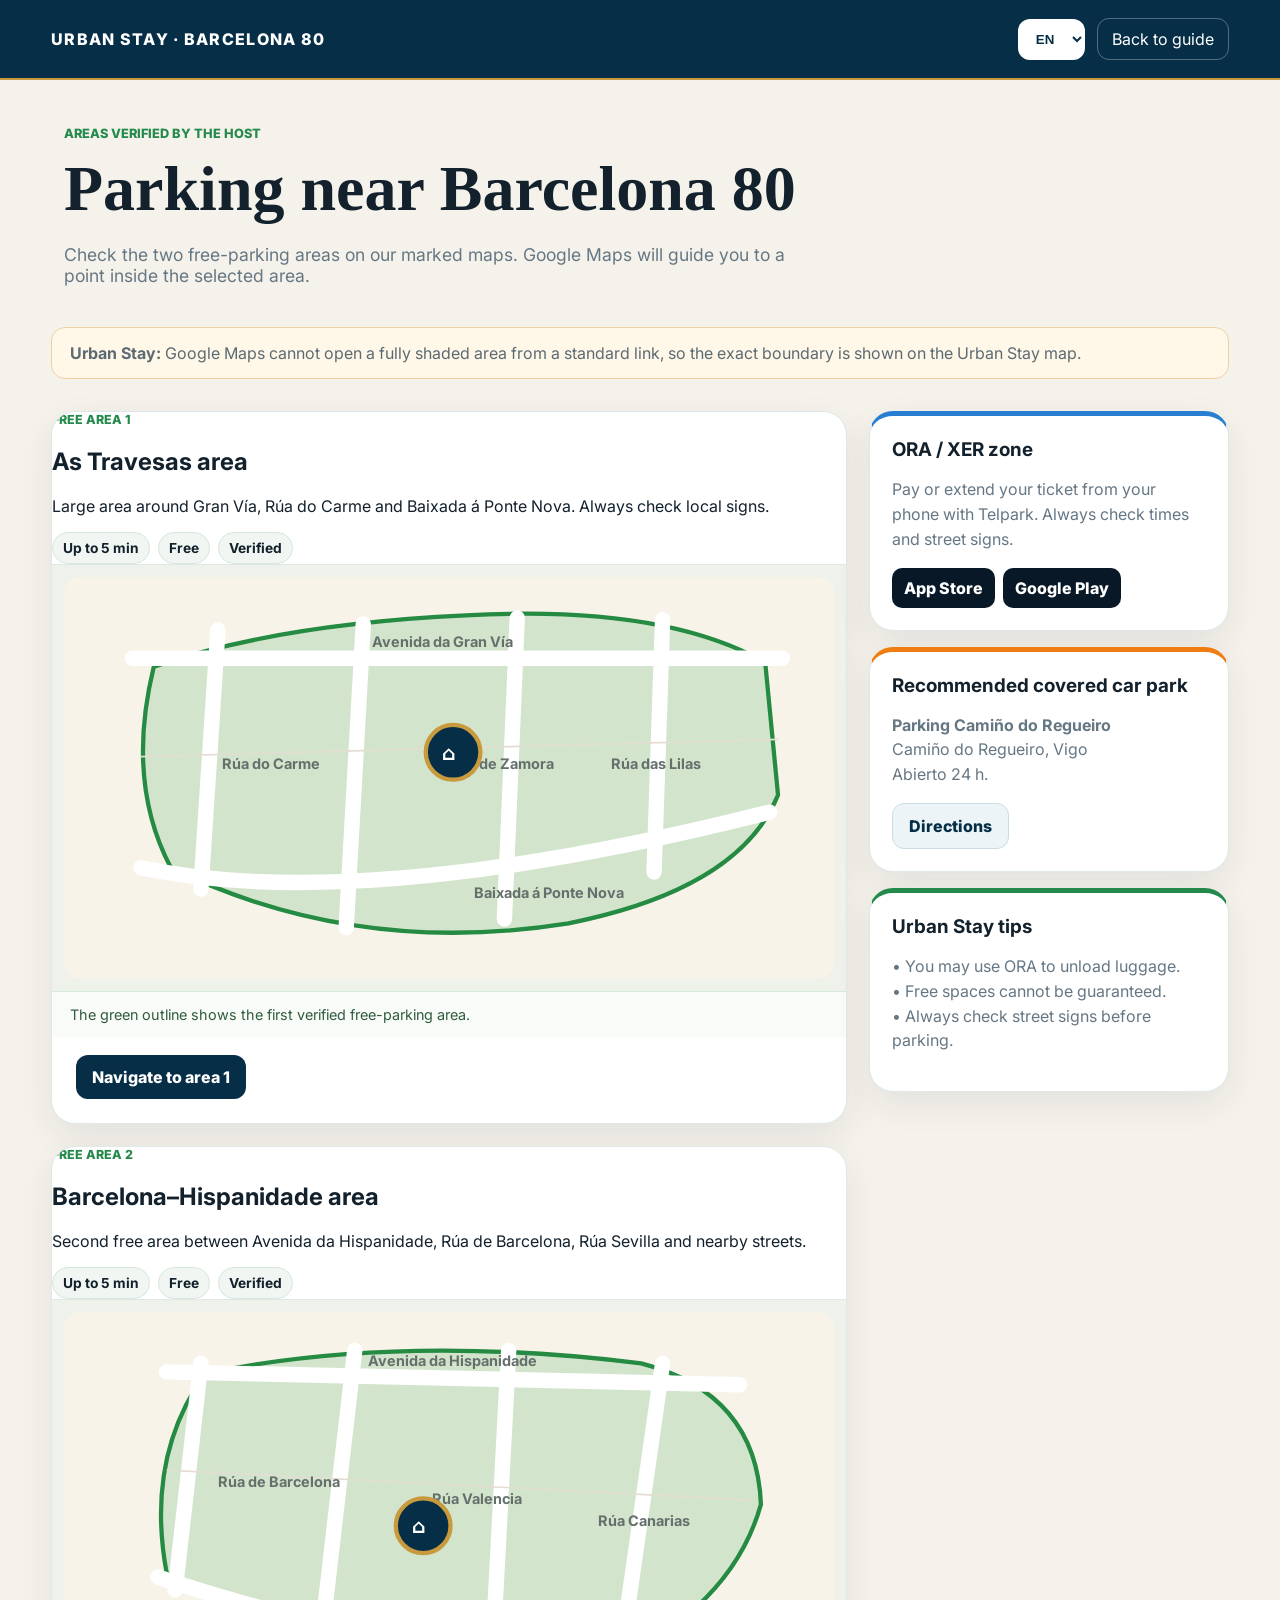
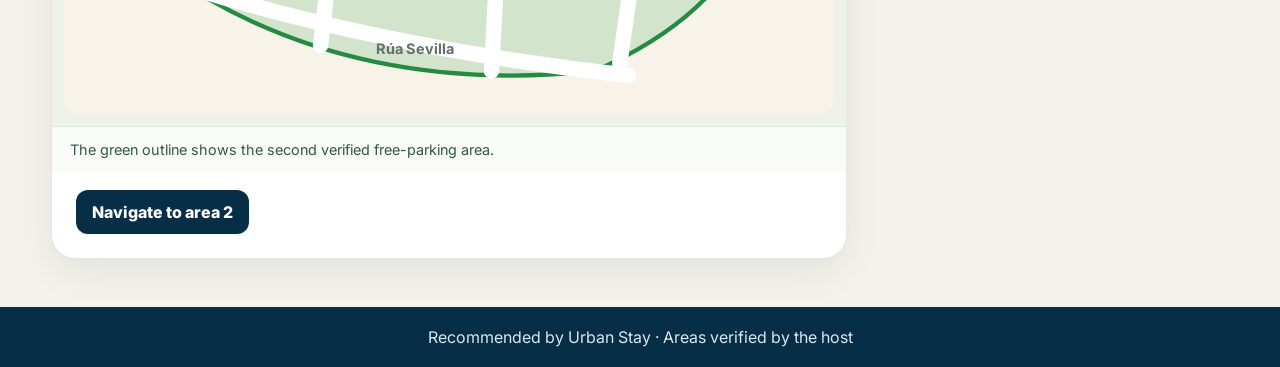
==== commit fc1aae33: "Versión Barcelona Parking 2.2" ====
--- a/parking.html
+++ b/parking.html
@@ -1 +1 @@
-<!doctype html><html lang="es"><head><meta charset="utf-8"><meta name="viewport" content="width=device-width,initial-scale=1,viewport-fit=cover"><meta name="theme-color" content="#062f47"><title>Aparcamiento · Zamora 89</title><link rel="preconnect" href="https://fonts.googleapis.com"><link rel="preconnect" href="https://fonts.gstatic.com" crossorigin><link href="https://fonts.googleapis.com/css2?family=Inter:wght@400;600;700;800&display=swap" rel="stylesheet"><link rel="stylesheet" href="parking.css"></head><body><header class="top"><div class="brand">URBAN STAY · ZAMORA 89</div><div class="top-actions"><select id="lang" aria-label="Idioma"><option value="es">ES</option><option value="en">EN</option><option value="fr">FR</option><option value="de">DE</option><option value="it">IT</option><option value="pt">PT</option><option value="nl">NL</option></select><a class="back" href="index.html" data-t="brand_back">← Volver a la guía</a></div></header><section class="hero"><span class="badge" data-t="badge">● Zonas verificadas por el anfitrión</span><h1 data-t="title">Aparcar cerca de Zamora 89</h1><p data-t="intro"></p></section><div class="notice"><div><strong>Urban Stay:</strong> <span data-t="notice"></span></div></div><main class="layout"><section class="maps"><article class="zone-card"><div class="zone-tag" data-t="zone1"></div><h2 data-t="zone1title"></h2><p data-t="zone1desc"></p><div class="chips"><span class="chip" data-t="walk"></span><span class="chip" data-t="free"></span><span class="chip" data-t="verified"></span></div><div class="map-wrap"><svg viewBox="0 0 900 470" role="img" aria-label="Urban Stay parking map 1"><path class="area" d="M105 105 Q250 55 470 45 Q700 32 820 100 L835 255 Q790 365 590 405 Q340 445 125 340 Q72 240 105 105Z"/><path class="street" d="M80 95 L840 95"/><path class="street" d="M90 340 Q350 395 825 275"/><path class="street" d="M180 62 L160 365"/><path class="street" d="M350 55 L330 410"/><path class="street" d="M530 48 L515 400"/><path class="street" d="M700 50 L690 345"/><path class="street2" d="M90 210 L835 190"/><text class="label" x="360" y="82">Avenida da Gran Vía</text><text class="label" x="185" y="225">Rúa do Carme</text><text class="label" x="450" y="225">Rúa de Zamora</text><text class="label" x="640" y="225">Rúa das Lilas</text><text class="label" x="480" y="375">Baixada á Ponte Nova</text><circle class="pin" cx="455" cy="205" r="32"/><text class="pintext" x="442" y="214">⌂</text></svg></div><div class="map-note" data-t="mapnote1"></div><div class="actions"><a class="btn primary" target="_blank" rel="noopener" href="https://www.google.com/maps/search/?api=1&query=Rua+do+Carme+Vigo" data-t="nav1"></a></div></article><article class="zone-card"><div class="zone-tag" data-t="zone2"></div><h2 data-t="zone2title"></h2><p data-t="zone2desc"></p><div class="chips"><span class="chip" data-t="walk"></span><span class="chip" data-t="free"></span><span class="chip" data-t="verified"></span></div><div class="map-wrap"><svg viewBox="0 0 900 470" role="img" aria-label="Urban Stay parking map 2"><path class="area" d="M165 72 Q390 25 675 60 Q810 95 815 225 Q780 350 620 420 Q330 450 120 305 Q95 170 165 72Z"/><path class="street" d="M120 70 L790 85"/><path class="street" d="M110 310 Q350 390 660 425"/><path class="street" d="M160 60 L130 325"/><path class="street" d="M340 45 L300 390"/><path class="street" d="M520 45 L500 420"/><path class="street" d="M700 60 L650 410"/><path class="street2" d="M120 185 L805 220"/><text class="label" x="355" y="63">Avenida da Hispanidade</text><text class="label" x="180" y="205">Rúa de Barcelona</text><text class="label" x="430" y="225">Rúa Valencia</text><text class="label" x="625" y="250">Rúa Canarias</text><text class="label" x="365" y="400">Rúa Sevilla</text><circle class="pin" cx="420" cy="250" r="32"/><text class="pintext" x="407" y="259">⌂</text></svg></div><div class="map-note" data-t="mapnote2"></div><div class="actions"><a class="btn primary" target="_blank" rel="noopener" href="https://www.google.com/maps/search/?api=1&query=Rua+de+Barcelona+Vigo" data-t="nav2"></a></div></article></section><aside class="side"><article class="side-card ora"><h3 data-t="ora"></h3><p data-t="orap"></p><div class="store-row"><a class="store" target="_blank" rel="noopener" href="https://apps.apple.com/es/app/telpark/id658204860">App Store</a><a class="store" target="_blank" rel="noopener" href="https://play.google.com/store/apps/details?id=com.delaware.empark">Google Play</a></div></article><article class="side-card paid"><h3 data-t="covered"></h3><p><strong>Parking Independencia</strong><br>Acceso por Camiño do Regueiro, Vigo<br>Abierto 24 h.</p><a class="btn secondary" target="_blank" rel="noopener" href="https://www.google.com/maps/search/?api=1&query=Parking+Independencia+Vigo" data-t="route"></a></article><article class="side-card tips"><h3 data-t="tips"></h3><p data-html="tipsbody"></p></article></aside></main><footer class="footer" data-t="footer"></footer><script>window.PARKING_PROPERTY="Zamora 89";window.PARKING_I18N={"es": {"brand_back": "Volver a la guía", "badge": "Zonas verificadas por el anfitrión", "title": "Aparcar cerca de {property}", "intro": "Consulta las dos áreas gratuitas en nuestros planos marcados. Google Maps te llevará a un punto dentro de la zona elegida.", "notice": "Google Maps no permite abrir mediante un enlace una superficie sombreada completa. Por eso la delimitación exacta se muestra en el plano Urban Stay.", "zone1": "Zona gratuita 1", "zone1title": "Área de As Travesas", "zone1desc": "Zona amplia alrededor de Gran Vía, Rúa do Carme y Baixada á Ponte Nova. Comprueba siempre la señalización existente.", "zone2": "Zona gratuita 2", "zone2title": "Área Barcelona–Hispanidade", "zone2desc": "Segunda zona gratuita entre Avenida da Hispanidade, Rúa de Barcelona, Rúa Sevilla y calles próximas.", "walk": "Hasta 5 min", "free": "Gratuita", "verified": "Verificada", "mapnote1": "El perímetro verde representa la primera zona gratuita verificada.", "mapnote2": "El perímetro verde representa la segunda zona gratuita verificada.", "nav1": "Navegar a zona 1", "nav2": "Navegar a zona 2", "ora": "Zona ORA / XER", "orap": "Paga o amplía el ticket desde el móvil con Telpark. Revisa siempre el horario y la señalización.", "covered": "Parking cubierto recomendado", "route": "Cómo llegar", "tips": "Consejos Urban Stay", "tipsbody": "• Puedes usar ORA para descargar el equipaje.<br>• La disponibilidad de plazas gratuitas no puede garantizarse.<br>• Comprueba siempre las señales antes de aparcar.", "footer": "Recomendado por Urban Stay · Zonas verificadas por el anfitrión"}, "en": {"brand_back": "Back to guide", "badge": "Areas verified by the host", "title": "Parking near {property}", "intro": "Check the two free-parking areas on our marked maps. Google Maps will guide you to a point inside the selected area.", "notice": "Google Maps cannot open a fully shaded area from a standard link, so the exact boundary is shown on the Urban Stay map.", "zone1": "Free area 1", "zone1title": "As Travesas area", "zone1desc": "Large area around Gran Vía, Rúa do Carme and Baixada á Ponte Nova. Always check local signs.", "zone2": "Free area 2", "zone2title": "Barcelona–Hispanidade area", "zone2desc": "Second free area between Avenida da Hispanidade, Rúa de Barcelona, Rúa Sevilla and nearby streets.", "walk": "Up to 5 min", "free": "Free", "verified": "Verified", "mapnote1": "The green outline shows the first verified free-parking area.", "mapnote2": "The green outline shows the second verified free-parking area.", "nav1": "Navigate to area 1", "nav2": "Navigate to area 2", "ora": "ORA / XER zone", "orap": "Pay or extend your ticket from your phone with Telpark. Always check times and street signs.", "covered": "Recommended covered car park", "route": "Directions", "tips": "Urban Stay tips", "tipsbody": "• You may use ORA to unload luggage.<br>• Free spaces cannot be guaranteed.<br>• Always check street signs before parking.", "footer": "Recommended by Urban Stay · Areas verified by the host"}, "fr": {"brand_back": "Retour au guide", "badge": "Zones vérifiées par l’hôte", "title": "Se garer près de {property}", "intro": "Consultez les deux zones gratuites sur nos plans. Google Maps vous guidera vers un point situé dans la zone choisie.", "notice": "Google Maps ne peut pas ouvrir une surface entièrement ombrée via un lien standard; la limite exacte apparaît donc sur le plan Urban Stay.", "zone1": "Zone gratuite 1", "zone1title": "Secteur As Travesas", "zone1desc": "Large secteur autour de Gran Vía, Rúa do Carme et Baixada á Ponte Nova. Vérifiez toujours la signalisation.", "zone2": "Zone gratuite 2", "zone2title": "Secteur Barcelona–Hispanidade", "zone2desc": "Deuxième zone gratuite entre Avenida da Hispanidade, Rúa de Barcelona, Rúa Sevilla et les rues voisines.", "walk": "Jusqu’à 5 min", "free": "Gratuite", "verified": "Vérifiée", "mapnote1": "Le contour vert indique la première zone gratuite vérifiée.", "mapnote2": "Le contour vert indique la deuxième zone gratuite vérifiée.", "nav1": "Aller à la zone 1", "nav2": "Aller à la zone 2", "ora": "Zone ORA / XER", "orap": "Payez ou prolongez le ticket avec Telpark. Vérifiez toujours les horaires et les panneaux.", "covered": "Parking couvert recommandé", "route": "Itinéraire", "tips": "Conseils Urban Stay", "tipsbody": "• Vous pouvez utiliser l’ORA pour décharger les bagages.<br>• Une place gratuite ne peut pas être garantie.<br>• Vérifiez toujours la signalisation.", "footer": "Recommandé par Urban Stay · Zones vérifiées par l’hôte"}, "de": {"brand_back": "Zurück zum Guide", "badge": "Vom Gastgeber geprüfte Bereiche", "title": "Parken in der Nähe von {property}", "intro": "Sehen Sie sich die zwei kostenlosen Bereiche auf unseren markierten Plänen an. Google Maps führt Sie zu einem Punkt innerhalb des gewählten Bereichs.", "notice": "Google Maps kann keine vollständig schattierte Fläche über einen Standardlink öffnen; die genaue Begrenzung sehen Sie daher auf dem Urban-Stay-Plan.", "zone1": "Kostenlose Zone 1", "zone1title": "Bereich As Travesas", "zone1desc": "Großer Bereich rund um Gran Vía, Rúa do Carme und Baixada á Ponte Nova. Beachten Sie stets die Beschilderung.", "zone2": "Kostenlose Zone 2", "zone2title": "Bereich Barcelona–Hispanidade", "zone2desc": "Zweite kostenlose Zone zwischen Avenida da Hispanidade, Rúa de Barcelona, Rúa Sevilla und angrenzenden Straßen.", "walk": "Bis 5 Min.", "free": "Kostenlos", "verified": "Geprüft", "mapnote1": "Die grüne Umrandung zeigt die erste geprüfte kostenlose Parkzone.", "mapnote2": "Die grüne Umrandung zeigt die zweite geprüfte kostenlose Parkzone.", "nav1": "Zu Zone 1 navigieren", "nav2": "Zu Zone 2 navigieren", "ora": "ORA / XER Zone", "orap": "Mit Telpark können Sie per Handy bezahlen oder verlängern. Beachten Sie Zeiten und Beschilderung.", "covered": "Empfohlenes Parkhaus", "route": "Route", "tips": "Urban Stay Tipps", "tipsbody": "• Zum Ausladen kann ORA genutzt werden.<br>• Ein kostenloser Platz kann nicht garantiert werden.<br>• Beachten Sie immer die Beschilderung.", "footer": "Empfohlen von Urban Stay · Vom Gastgeber geprüfte Bereiche"}, "it": {"brand_back": "Torna alla guida", "badge": "Zone verificate dall’host", "title": "Parcheggiare vicino a {property}", "intro": "Consulta le due aree gratuite sulle nostre mappe. Google Maps ti guiderà verso un punto all’interno dell’area scelta.", "notice": "Google Maps non può aprire un’intera superficie evidenziata tramite un link standard; il confine esatto è quindi mostrato sulla mappa Urban Stay.", "zone1": "Zona gratuita 1", "zone1title": "Area As Travesas", "zone1desc": "Ampia zona intorno a Gran Vía, Rúa do Carme e Baixada á Ponte Nova. Controlla sempre la segnaletica.", "zone2": "Zona gratuita 2", "zone2title": "Area Barcelona–Hispanidade", "zone2desc": "Seconda zona gratuita tra Avenida da Hispanidade, Rúa de Barcelona, Rúa Sevilla e strade vicine.", "walk": "Fino a 5 min", "free": "Gratuita", "verified": "Verificata", "mapnote1": "Il perimetro verde mostra la prima zona gratuita verificata.", "mapnote2": "Il perimetro verde mostra la seconda zona gratuita verificata.", "nav1": "Vai alla zona 1", "nav2": "Vai alla zona 2", "ora": "Zona ORA / XER", "orap": "Paga o prolunga il ticket dal telefono con Telpark. Controlla sempre orari e segnaletica.", "covered": "Parcheggio coperto consigliato", "route": "Indicazioni", "tips": "Consigli Urban Stay", "tipsbody": "• Puoi usare l’ORA per scaricare i bagagli.<br>• Non è possibile garantire un posto gratuito.<br>• Controlla sempre la segnaletica.", "footer": "Consigliato da Urban Stay · Zone verificate dall’host"}, "pt": {"brand_back": "Voltar ao guia", "badge": "Zonas verificadas pelo anfitrião", "title": "Estacionar perto de {property}", "intro": "Consulte as duas áreas gratuitas nos nossos mapas. O Google Maps leva-o até um ponto dentro da zona escolhida.", "notice": "O Google Maps não consegue abrir uma área sombreada completa através de um link normal; por isso, o limite exato aparece no mapa Urban Stay.", "zone1": "Zona gratuita 1", "zone1title": "Área de As Travesas", "zone1desc": "Área ampla em redor da Gran Vía, Rúa do Carme e Baixada á Ponte Nova. Verifique sempre a sinalização.", "zone2": "Zona gratuita 2", "zone2title": "Área Barcelona–Hispanidade", "zone2desc": "Segunda zona gratuita entre Avenida da Hispanidade, Rúa de Barcelona, Rúa Sevilla e ruas próximas.", "walk": "Até 5 min", "free": "Gratuita", "verified": "Verificada", "mapnote1": "O perímetro verde representa a primeira zona gratuita verificada.", "mapnote2": "O perímetro verde representa a segunda zona gratuita verificada.", "nav1": "Navegar para zona 1", "nav2": "Navegar para zona 2", "ora": "Zona ORA / XER", "orap": "Pague ou prolongue o bilhete no telemóvel com Telpark. Verifique sempre horários e sinalização.", "covered": "Parque coberto recomendado", "route": "Como chegar", "tips": "Conselhos Urban Stay", "tipsbody": "• Pode usar a ORA para descarregar bagagem.<br>• Não é possível garantir lugar gratuito.<br>• Verifique sempre a sinalização.", "footer": "Recomendado por Urban Stay · Zonas verificadas pelo anfitrião"}, "nl": {"brand_back": "Terug naar de gids", "badge": "Door de host gecontroleerde zones", "title": "Parkeren nabij {property}", "intro": "Bekijk de twee gratis zones op onze gemarkeerde kaarten. Google Maps leidt je naar een punt binnen de gekozen zone.", "notice": "Google Maps kan geen volledig ingekleurd gebied via een standaardlink openen; daarom staat de exacte begrenzing op de Urban Stay-kaart.", "zone1": "Gratis zone 1", "zone1title": "Gebied As Travesas", "zone1desc": "Ruim gebied rond Gran Vía, Rúa do Carme en Baixada á Ponte Nova. Controleer altijd de verkeersborden.", "zone2": "Gratis zone 2", "zone2title": "Gebied Barcelona–Hispanidade", "zone2desc": "Tweede gratis zone tussen Avenida da Hispanidade, Rúa de Barcelona, Rúa Sevilla en omliggende straten.", "walk": "Tot 5 min", "free": "Gratis", "verified": "Gecontroleerd", "mapnote1": "De groene lijn toont de eerste gecontroleerde gratis parkeerzone.", "mapnote2": "De groene lijn toont de tweede gecontroleerde gratis parkeerzone.", "nav1": "Navigeer naar zone 1", "nav2": "Navigeer naar zone 2", "ora": "ORA / XER-zone", "orap": "Betaal of verleng je ticket via Telpark. Controleer altijd tijden en verkeersborden.", "covered": "Aanbevolen parkeergarage", "route": "Route", "tips": "Urban Stay tips", "tipsbody": "• Je kunt ORA gebruiken om bagage uit te laden.<br>• Een gratis plek kan niet worden gegarandeerd.<br>• Controleer altijd de verkeersborden.", "footer": "Aanbevolen door Urban Stay · Zones gecontroleerd door de host"}};</script><script src="parking.js"></script></body></html>+<!doctype html><html lang="es"><head><meta charset="utf-8"><meta name="viewport" content="width=device-width,initial-scale=1,viewport-fit=cover"><meta name="theme-color" content="#062f47"><title>Aparcamiento · Barcelona 80</title><link rel="preconnect" href="https://fonts.googleapis.com"><link rel="preconnect" href="https://fonts.gstatic.com" crossorigin><link href="https://fonts.googleapis.com/css2?family=Inter:wght@400;600;700;800&display=swap" rel="stylesheet"><link rel="stylesheet" href="parking.css"></head><body><header class="top"><div class="brand">URBAN STAY · BARCELONA 80</div><div class="top-actions"><select id="lang" aria-label="Idioma"><option value="es">ES</option><option value="en">EN</option><option value="fr">FR</option><option value="de">DE</option><option value="it">IT</option><option value="pt">PT</option><option value="nl">NL</option></select><a class="back" href="index.html" data-t="brand_back">← Volver a la guía</a></div></header><section class="hero"><span class="badge" data-t="badge">● Zonas verificadas por el anfitrión</span><h1 data-t="title">Aparcar cerca de Barcelona 80</h1><p data-t="intro"></p></section><div class="notice"><div><strong>Urban Stay:</strong> <span data-t="notice"></span></div></div><main class="layout"><section class="maps"><article class="zone-card"><div class="zone-tag" data-t="zone1"></div><h2 data-t="zone1title"></h2><p data-t="zone1desc"></p><div class="chips"><span class="chip" data-t="walk"></span><span class="chip" data-t="free"></span><span class="chip" data-t="verified"></span></div><div class="map-wrap"><svg viewBox="0 0 900 470" role="img" aria-label="Urban Stay parking map 1"><path class="area" d="M105 105 Q250 55 470 45 Q700 32 820 100 L835 255 Q790 365 590 405 Q340 445 125 340 Q72 240 105 105Z"/><path class="street" d="M80 95 L840 95"/><path class="street" d="M90 340 Q350 395 825 275"/><path class="street" d="M180 62 L160 365"/><path class="street" d="M350 55 L330 410"/><path class="street" d="M530 48 L515 400"/><path class="street" d="M700 50 L690 345"/><path class="street2" d="M90 210 L835 190"/><text class="label" x="360" y="82">Avenida da Gran Vía</text><text class="label" x="185" y="225">Rúa do Carme</text><text class="label" x="450" y="225">Rúa de Zamora</text><text class="label" x="640" y="225">Rúa das Lilas</text><text class="label" x="480" y="375">Baixada á Ponte Nova</text><circle class="pin" cx="455" cy="205" r="32"/><text class="pintext" x="442" y="214">⌂</text></svg></div><div class="map-note" data-t="mapnote1"></div><div class="actions"><a class="btn primary" target="_blank" rel="noopener" href="https://www.google.com/maps/search/?api=1&query=Rua+do+Carme+Vigo" data-t="nav1"></a></div></article><article class="zone-card"><div class="zone-tag" data-t="zone2"></div><h2 data-t="zone2title"></h2><p data-t="zone2desc"></p><div class="chips"><span class="chip" data-t="walk"></span><span class="chip" data-t="free"></span><span class="chip" data-t="verified"></span></div><div class="map-wrap"><svg viewBox="0 0 900 470" role="img" aria-label="Urban Stay parking map 2"><path class="area" d="M165 72 Q390 25 675 60 Q810 95 815 225 Q780 350 620 420 Q330 450 120 305 Q95 170 165 72Z"/><path class="street" d="M120 70 L790 85"/><path class="street" d="M110 310 Q350 390 660 425"/><path class="street" d="M160 60 L130 325"/><path class="street" d="M340 45 L300 390"/><path class="street" d="M520 45 L500 420"/><path class="street" d="M700 60 L650 410"/><path class="street2" d="M120 185 L805 220"/><text class="label" x="355" y="63">Avenida da Hispanidade</text><text class="label" x="180" y="205">Rúa de Barcelona</text><text class="label" x="430" y="225">Rúa Valencia</text><text class="label" x="625" y="250">Rúa Canarias</text><text class="label" x="365" y="400">Rúa Sevilla</text><circle class="pin" cx="420" cy="250" r="32"/><text class="pintext" x="407" y="259">⌂</text></svg></div><div class="map-note" data-t="mapnote2"></div><div class="actions"><a class="btn primary" target="_blank" rel="noopener" href="https://www.google.com/maps/search/?api=1&query=Rua+de+Barcelona+Vigo" data-t="nav2"></a></div></article></section><aside class="side"><article class="side-card ora"><h3 data-t="ora"></h3><p data-t="orap"></p><div class="store-row"><a class="store" target="_blank" rel="noopener" href="https://apps.apple.com/es/app/telpark/id658204860">App Store</a><a class="store" target="_blank" rel="noopener" href="https://play.google.com/store/apps/details?id=com.delaware.empark">Google Play</a></div></article><article class="side-card paid"><h3 data-t="covered"></h3><p><strong>Parking Camiño do Regueiro</strong><br>Camiño do Regueiro, Vigo<br>Abierto 24 h.</p><a class="btn secondary" target="_blank" rel="noopener" href="https://www.google.com/maps/search/?api=1&query=Parking+Camiño+do+Regueiro+Vigo" data-t="route"></a></article><article class="side-card tips"><h3 data-t="tips"></h3><p data-html="tipsbody"></p></article></aside></main><footer class="footer" data-t="footer"></footer><script>window.PARKING_PROPERTY="Barcelona 80";window.PARKING_I18N={"es": {"brand_back": "Volver a la guía", "badge": "Zonas verificadas por el anfitrión", "title": "Aparcar cerca de {property}", "intro": "Consulta las dos áreas gratuitas en nuestros planos marcados. Google Maps te llevará a un punto dentro de la zona elegida.", "notice": "Google Maps no permite abrir mediante un enlace una superficie sombreada completa. Por eso la delimitación exacta se muestra en el plano Urban Stay.", "zone1": "Zona gratuita 1", "zone1title": "Área de As Travesas", "zone1desc": "Zona amplia alrededor de Gran Vía, Rúa do Carme y Baixada á Ponte Nova. Comprueba siempre la señalización existente.", "zone2": "Zona gratuita 2", "zone2title": "Área Barcelona–Hispanidade", "zone2desc": "Segunda zona gratuita entre Avenida da Hispanidade, Rúa de Barcelona, Rúa Sevilla y calles próximas.", "walk": "Hasta 5 min", "free": "Gratuita", "verified": "Verificada", "mapnote1": "El perímetro verde representa la primera zona gratuita verificada.", "mapnote2": "El perímetro verde representa la segunda zona gratuita verificada.", "nav1": "Navegar a zona 1", "nav2": "Navegar a zona 2", "ora": "Zona ORA / XER", "orap": "Paga o amplía el ticket desde el móvil con Telpark. Revisa siempre el horario y la señalización.", "covered": "Parking cubierto recomendado", "route": "Cómo llegar", "tips": "Consejos Urban Stay", "tipsbody": "• Puedes usar ORA para descargar el equipaje.<br>• La disponibilidad de plazas gratuitas no puede garantizarse.<br>• Comprueba siempre las señales antes de aparcar.", "footer": "Recomendado por Urban Stay · Zonas verificadas por el anfitrión"}, "en": {"brand_back": "Back to guide", "badge": "Areas verified by the host", "title": "Parking near {property}", "intro": "Check the two free-parking areas on our marked maps. Google Maps will guide you to a point inside the selected area.", "notice": "Google Maps cannot open a fully shaded area from a standard link, so the exact boundary is shown on the Urban Stay map.", "zone1": "Free area 1", "zone1title": "As Travesas area", "zone1desc": "Large area around Gran Vía, Rúa do Carme and Baixada á Ponte Nova. Always check local signs.", "zone2": "Free area 2", "zone2title": "Barcelona–Hispanidade area", "zone2desc": "Second free area between Avenida da Hispanidade, Rúa de Barcelona, Rúa Sevilla and nearby streets.", "walk": "Up to 5 min", "free": "Free", "verified": "Verified", "mapnote1": "The green outline shows the first verified free-parking area.", "mapnote2": "The green outline shows the second verified free-parking area.", "nav1": "Navigate to area 1", "nav2": "Navigate to area 2", "ora": "ORA / XER zone", "orap": "Pay or extend your ticket from your phone with Telpark. Always check times and street signs.", "covered": "Recommended covered car park", "route": "Directions", "tips": "Urban Stay tips", "tipsbody": "• You may use ORA to unload luggage.<br>• Free spaces cannot be guaranteed.<br>• Always check street signs before parking.", "footer": "Recommended by Urban Stay · Areas verified by the host"}, "fr": {"brand_back": "Retour au guide", "badge": "Zones vérifiées par l’hôte", "title": "Se garer près de {property}", "intro": "Consultez les deux zones gratuites sur nos plans. Google Maps vous guidera vers un point situé dans la zone choisie.", "notice": "Google Maps ne peut pas ouvrir une surface entièrement ombrée via un lien standard; la limite exacte apparaît donc sur le plan Urban Stay.", "zone1": "Zone gratuite 1", "zone1title": "Secteur As Travesas", "zone1desc": "Large secteur autour de Gran Vía, Rúa do Carme et Baixada á Ponte Nova. Vérifiez toujours la signalisation.", "zone2": "Zone gratuite 2", "zone2title": "Secteur Barcelona–Hispanidade", "zone2desc": "Deuxième zone gratuite entre Avenida da Hispanidade, Rúa de Barcelona, Rúa Sevilla et les rues voisines.", "walk": "Jusqu’à 5 min", "free": "Gratuite", "verified": "Vérifiée", "mapnote1": "Le contour vert indique la première zone gratuite vérifiée.", "mapnote2": "Le contour vert indique la deuxième zone gratuite vérifiée.", "nav1": "Aller à la zone 1", "nav2": "Aller à la zone 2", "ora": "Zone ORA / XER", "orap": "Payez ou prolongez le ticket avec Telpark. Vérifiez toujours les horaires et les panneaux.", "covered": "Parking couvert recommandé", "route": "Itinéraire", "tips": "Conseils Urban Stay", "tipsbody": "• Vous pouvez utiliser l’ORA pour décharger les bagages.<br>• Une place gratuite ne peut pas être garantie.<br>• Vérifiez toujours la signalisation.", "footer": "Recommandé par Urban Stay · Zones vérifiées par l’hôte"}, "de": {"brand_back": "Zurück zum Guide", "badge": "Vom Gastgeber geprüfte Bereiche", "title": "Parken in der Nähe von {property}", "intro": "Sehen Sie sich die zwei kostenlosen Bereiche auf unseren markierten Plänen an. Google Maps führt Sie zu einem Punkt innerhalb des gewählten Bereichs.", "notice": "Google Maps kann keine vollständig schattierte Fläche über einen Standardlink öffnen; die genaue Begrenzung sehen Sie daher auf dem Urban-Stay-Plan.", "zone1": "Kostenlose Zone 1", "zone1title": "Bereich As Travesas", "zone1desc": "Großer Bereich rund um Gran Vía, Rúa do Carme und Baixada á Ponte Nova. Beachten Sie stets die Beschilderung.", "zone2": "Kostenlose Zone 2", "zone2title": "Bereich Barcelona–Hispanidade", "zone2desc": "Zweite kostenlose Zone zwischen Avenida da Hispanidade, Rúa de Barcelona, Rúa Sevilla und angrenzenden Straßen.", "walk": "Bis 5 Min.", "free": "Kostenlos", "verified": "Geprüft", "mapnote1": "Die grüne Umrandung zeigt die erste geprüfte kostenlose Parkzone.", "mapnote2": "Die grüne Umrandung zeigt die zweite geprüfte kostenlose Parkzone.", "nav1": "Zu Zone 1 navigieren", "nav2": "Zu Zone 2 navigieren", "ora": "ORA / XER Zone", "orap": "Mit Telpark können Sie per Handy bezahlen oder verlängern. Beachten Sie Zeiten und Beschilderung.", "covered": "Empfohlenes Parkhaus", "route": "Route", "tips": "Urban Stay Tipps", "tipsbody": "• Zum Ausladen kann ORA genutzt werden.<br>• Ein kostenloser Platz kann nicht garantiert werden.<br>• Beachten Sie immer die Beschilderung.", "footer": "Empfohlen von Urban Stay · Vom Gastgeber geprüfte Bereiche"}, "it": {"brand_back": "Torna alla guida", "badge": "Zone verificate dall’host", "title": "Parcheggiare vicino a {property}", "intro": "Consulta le due aree gratuite sulle nostre mappe. Google Maps ti guiderà verso un punto all’interno dell’area scelta.", "notice": "Google Maps non può aprire un’intera superficie evidenziata tramite un link standard; il confine esatto è quindi mostrato sulla mappa Urban Stay.", "zone1": "Zona gratuita 1", "zone1title": "Area As Travesas", "zone1desc": "Ampia zona intorno a Gran Vía, Rúa do Carme e Baixada á Ponte Nova. Controlla sempre la segnaletica.", "zone2": "Zona gratuita 2", "zone2title": "Area Barcelona–Hispanidade", "zone2desc": "Seconda zona gratuita tra Avenida da Hispanidade, Rúa de Barcelona, Rúa Sevilla e strade vicine.", "walk": "Fino a 5 min", "free": "Gratuita", "verified": "Verificata", "mapnote1": "Il perimetro verde mostra la prima zona gratuita verificata.", "mapnote2": "Il perimetro verde mostra la seconda zona gratuita verificata.", "nav1": "Vai alla zona 1", "nav2": "Vai alla zona 2", "ora": "Zona ORA / XER", "orap": "Paga o prolunga il ticket dal telefono con Telpark. Controlla sempre orari e segnaletica.", "covered": "Parcheggio coperto consigliato", "route": "Indicazioni", "tips": "Consigli Urban Stay", "tipsbody": "• Puoi usare l’ORA per scaricare i bagagli.<br>• Non è possibile garantire un posto gratuito.<br>• Controlla sempre la segnaletica.", "footer": "Consigliato da Urban Stay · Zone verificate dall’host"}, "pt": {"brand_back": "Voltar ao guia", "badge": "Zonas verificadas pelo anfitrião", "title": "Estacionar perto de {property}", "intro": "Consulte as duas áreas gratuitas nos nossos mapas. O Google Maps leva-o até um ponto dentro da zona escolhida.", "notice": "O Google Maps não consegue abrir uma área sombreada completa através de um link normal; por isso, o limite exato aparece no mapa Urban Stay.", "zone1": "Zona gratuita 1", "zone1title": "Área de As Travesas", "zone1desc": "Área ampla em redor da Gran Vía, Rúa do Carme e Baixada á Ponte Nova. Verifique sempre a sinalização.", "zone2": "Zona gratuita 2", "zone2title": "Área Barcelona–Hispanidade", "zone2desc": "Segunda zona gratuita entre Avenida da Hispanidade, Rúa de Barcelona, Rúa Sevilla e ruas próximas.", "walk": "Até 5 min", "free": "Gratuita", "verified": "Verificada", "mapnote1": "O perímetro verde representa a primeira zona gratuita verificada.", "mapnote2": "O perímetro verde representa a segunda zona gratuita verificada.", "nav1": "Navegar para zona 1", "nav2": "Navegar para zona 2", "ora": "Zona ORA / XER", "orap": "Pague ou prolongue o bilhete no telemóvel com Telpark. Verifique sempre horários e sinalização.", "covered": "Parque coberto recomendado", "route": "Como chegar", "tips": "Conselhos Urban Stay", "tipsbody": "• Pode usar a ORA para descarregar bagagem.<br>• Não é possível garantir lugar gratuito.<br>• Verifique sempre a sinalização.", "footer": "Recomendado por Urban Stay · Zonas verificadas pelo anfitrião"}, "nl": {"brand_back": "Terug naar de gids", "badge": "Door de host gecontroleerde zones", "title": "Parkeren nabij {property}", "intro": "Bekijk de twee gratis zones op onze gemarkeerde kaarten. Google Maps leidt je naar een punt binnen de gekozen zone.", "notice": "Google Maps kan geen volledig ingekleurd gebied via een standaardlink openen; daarom staat de exacte begrenzing op de Urban Stay-kaart.", "zone1": "Gratis zone 1", "zone1title": "Gebied As Travesas", "zone1desc": "Ruim gebied rond Gran Vía, Rúa do Carme en Baixada á Ponte Nova. Controleer altijd de verkeersborden.", "zone2": "Gratis zone 2", "zone2title": "Gebied Barcelona–Hispanidade", "zone2desc": "Tweede gratis zone tussen Avenida da Hispanidade, Rúa de Barcelona, Rúa Sevilla en omliggende straten.", "walk": "Tot 5 min", "free": "Gratis", "verified": "Gecontroleerd", "mapnote1": "De groene lijn toont de eerste gecontroleerde gratis parkeerzone.", "mapnote2": "De groene lijn toont de tweede gecontroleerde gratis parkeerzone.", "nav1": "Navigeer naar zone 1", "nav2": "Navigeer naar zone 2", "ora": "ORA / XER-zone", "orap": "Betaal of verleng je ticket via Telpark. Controleer altijd tijden en verkeersborden.", "covered": "Aanbevolen parkeergarage", "route": "Route", "tips": "Urban Stay tips", "tipsbody": "• Je kunt ORA gebruiken om bagage uit te laden.<br>• Een gratis plek kan niet worden gegarandeerd.<br>• Controleer altijd de verkeersborden.", "footer": "Aanbevolen door Urban Stay · Zones gecontroleerd door de host"}};</script><script src="parking.js"></script></body></html>
